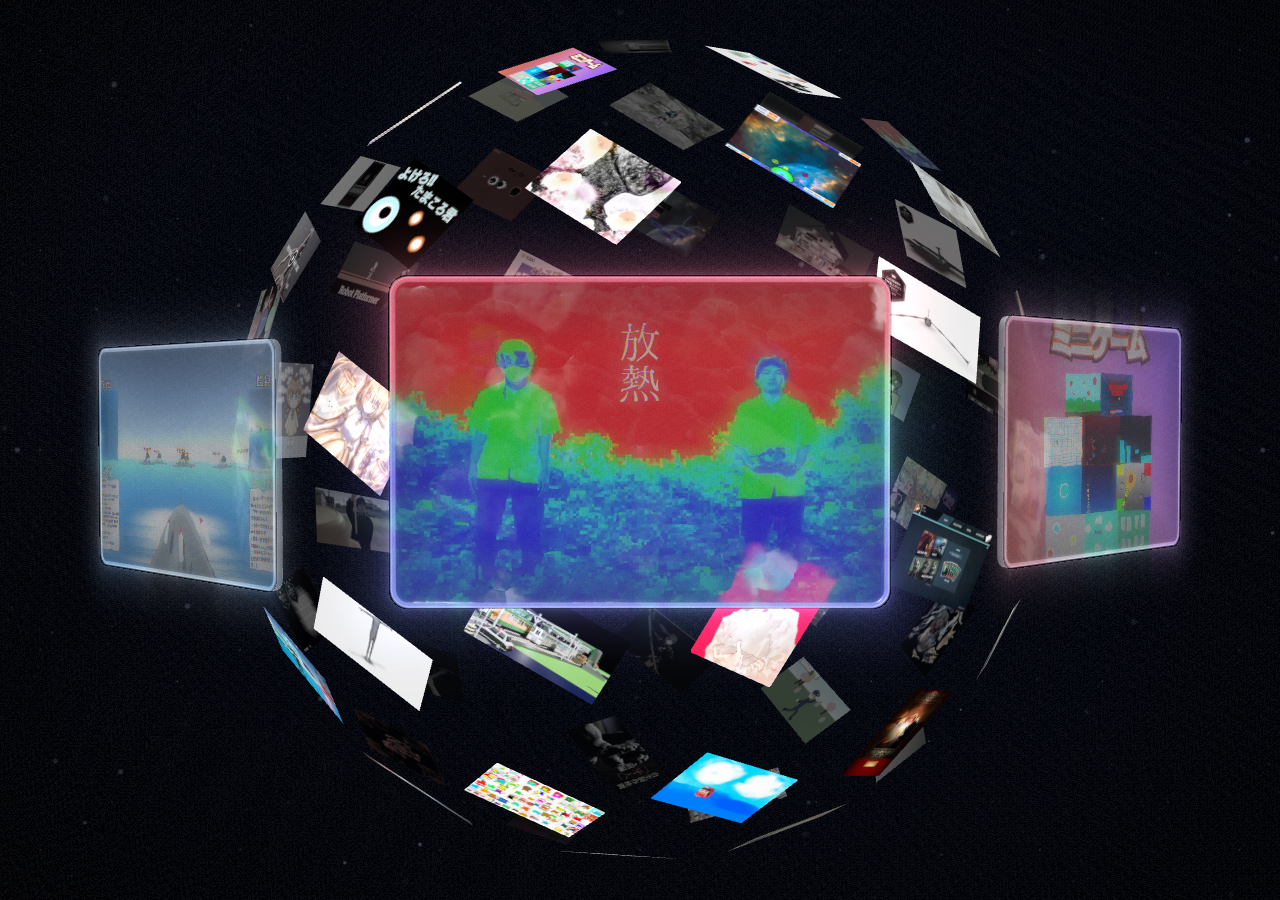
==== students.html @ ec2fc630 "生徒作品ページ（配布用モック） Co-Authored-By: Claude Fable 5.1 <noreply@anthropic.com>" ====
<!doctype html>
<html lang="ja" data-theme="grey">
<head>
  <meta charset="utf-8" />
  <meta name="viewport" content="width=device-width, initial-scale=1" />
  <title>生徒作品 — tsukurun GUNMA CREATIVE FACTORY</title>
  <meta name="description" content="tsukurunデジタルクリエイティブコンテスト（tDCC）の受賞作品。2DCG、3DCG、ゲーム、映像。" />
  <meta name="theme-color" content="#A2A8AE" />
  <meta name="robots" content="noindex, nofollow" />
  <link rel="icon" href="./favicon.svg" type="image/svg+xml" />
  <link rel="preconnect" href="https://fonts.googleapis.com" />
  <link rel="preconnect" href="https://fonts.gstatic.com" crossorigin />
  <link href="https://fonts.googleapis.com/css2?family=Space+Grotesk:wght@400;500;600&family=Zen+Kaku+Gothic+New:wght@400;500;700;900&family=JetBrains+Mono:wght@400;500&display=swap" rel="stylesheet" />
  <script>
    // background before first paint (v0.5c: the title's shared space; ?bg=dark | pastel | black, same aliases as main.js)
    (function () { var b = 'dark'; try { var v = new URLSearchParams(location.search).get('bg'); v = ({ space: 'dark', navy: 'dark', grey: 'dark', white: 'pastel' })[v] || v; if (v === 'pastel' || v === 'black') b = v; } catch (e) {} var h = document.documentElement; h.dataset.bg = b; h.dataset.theme = b === 'pastel' ? 'grey' : 'navy'; })();
  </script>
  <script>document.documentElement.dataset.nohud = "";</script>
    <script type="module" crossorigin src="./assets/works-Cra4Bfuc.js"></script>
  <link rel="stylesheet" crossorigin href="./assets/works-BmET7FBL.css">
</head>
<body class="works-page">
  <header class="hdr">
    <a class="hdr__logo" href="index.html" aria-label="tsukurun トップへ" data-logo></a>
    <nav class="hdr__nav" id="primary-nav" aria-label="メイン">
      <a href="index.html#about">About</a>
      <a href="index.html#make">Make</a>
      <a href="works.html" class="is-active" aria-current="page">Works</a>
      <a href="index.html#program">Program</a>
      <a href="index.html#access">Access</a>
    </nav>
    <div class="hdr__right">
      <button class="matswitch mono" type="button" hidden data-matswitch data-cursor="MAT" aria-label="カッターマットの色を切り替える"><i class="matswitch__chip" aria-hidden="true"></i><span class="matswitch__k">MAT</span><span data-matswitch-label>GREY</span></button>
      <a class="btn btn--accent" href="https://gunma-tsukurun.jp/reserve/" target="_blank" rel="noopener">予約する<i class="btn__arrow" aria-hidden="true">→</i></a>
      <button class="hdr__menu" type="button" aria-label="メニュー" aria-controls="primary-nav" aria-expanded="false"><span></span><span></span></button>
    </div>
  </header>

  <canvas class="wk-gl" aria-hidden="true"></canvas>

  <main class="wk">
    <h1 class="wk__title"><span class="wk__k mono">WORKS — tDCC award winners</span><span class="wk__h"><span class="nw">みんなが、</span><br /><span class="nw">つくったもの。</span></span></h1>

    <div class="wk__hover mono" aria-hidden="true"><b data-hover-title></b><span data-hover-meta></span></div>

    <div class="wk__info">
      <p class="wk__count mono"><b data-count>65</b> WORKS</p>
      <p class="wk__lead">tsukurunデジタルクリエイティブコンテスト（tDCC）の受賞作品。触って、回して、のぞいてみよう。</p>
      <p class="wk__src mono">出典：<a href="https://gunma-tsukurun.jp/look/" target="_blank" rel="noopener">tsukurun ポートフォリオ</a></p>
    </div>

    <!-- one dataset, two views: sphere (explore) and list (find) -->
    <div class="wk__views" role="tablist" aria-label="表示の切り替え">
      <button type="button" role="tab" data-view="sphere" aria-selected="true">球体<span class="mono">SPHERE</span></button>
      <button type="button" role="tab" data-view="list" aria-selected="false">一覧<span class="mono">LIST</span></button>
    </div>
    <p class="wk__drag mono"><i></i>DRAG TO ROTATE<span class="pc"> — ドラッグで回す</span></p>
    <nav class="wk__filters" aria-label="分野で絞り込む" data-filters></nav>

    <section class="wl" aria-label="作品一覧" data-list hidden>
      <div class="wl__inner">
        <header class="wl__head">
          <p class="mono wl__k">WORKS — LIST</p>
          <h2 class="wl__h">作品一覧</h2>
          <p class="wl__lead">コンテストの回ごとに、グランプリ → 優秀賞 → 審査員特別賞の順。カードを選ぶと詳細、詳細から球体の中の位置へも移動できます。</p>
        </header>
        <div class="wl__groups" data-groups></div>
        <p class="wl__src mono">出典：<a href="https://gunma-tsukurun.jp/look/" target="_blank" rel="noopener">tsukurun ポートフォリオ（gunma-tsukurun.jp/look/）</a>。実名の作者は苗字のみの表記にしています。</p>
      </div>
    </section>
  </main>

  <div class="lb" role="dialog" aria-modal="true" aria-labelledby="lb-title" hidden>
    <button class="lb__close mono" type="button" data-close>CLOSE ✕</button>
    <figure class="lb__fig"><img alt="" data-lb-img /></figure>
    <div class="lb__body">
      <p class="lb__awards" data-lb-awards></p>
      <h2 class="lb__title" id="lb-title" data-lb-title></h2>
      <dl class="lb__meta">
        <div><dt class="mono">CREATOR</dt><dd data-lb-by></dd></div>
        <div><dt class="mono">CATEGORY</dt><dd data-lb-cat></dd></div>
        <div data-row-theme><dt class="mono">THEME</dt><dd data-lb-theme></dd></div>
        <div><dt class="mono">TOOLS</dt><dd data-lb-tool></dd></div>
        <div><dt class="mono">CONTEST</dt><dd data-lb-contest></dd></div>
      </dl>
      <details class="lb__comment" data-row-comment>
        <summary class="mono">審査員コメント</summary>
        <p data-lb-comment></p>
      </details>
      <div class="lb__links" data-lb-links></div>
      <div class="lb__nav">
        <button type="button" class="mono" data-prev>← PREV</button>
        <span class="mono" data-lb-idx></span>
        <button type="button" class="mono" data-next>NEXT →</button>
      </div>
    </div>
  </div>

</body>
</html>
---- assets/works-BmET7FBL.css ----
:root,[data-theme=navy]{--navy:#0e1620;--navy-2:#131d29;--navy-3:#1a2633;--paper:#eef1f2;--paper-dim:rgba(var(--fg-rgb), .62);--muted:#8796a6;--line:rgba(var(--fg-rgb), .12);--line-strong:rgba(var(--fg-rgb), .24);--cyan:#5ec8f2;--jelly:#5ec8f2;--accent:#ff6a3d;--on-accent:#0e1620;--ink:#0a1017;--bg-rgb:14, 22, 32;--fg-rgb:238, 241, 242;--scrim-rgb:5, 8, 12;--glow-rgb:10, 16, 23;--mat:#16233a;--mat-tex:url(../hero/workbench/mat_navy_tile.webp);--light-a:.1;--lightningcss-light: ;--lightningcss-dark:initial;color-scheme:dark}[data-theme=grey]{--navy:#a2a8ae;--navy-2:#aab0b6;--navy-3:#b3b9be;--paper:#141a2e;--paper-dim:#141a2ebd;--muted:#3f4757;--line:#141a2e29;--line-strong:#141a2e4d;--cyan:#0b5a86;--jelly:#5ec8f2;--accent:#ff6a3d;--on-accent:#141a2e;--ink:#0a1017;--bg-rgb:162, 168, 174;--fg-rgb:20, 26, 46;--scrim-rgb:214, 218, 222;--glow-rgb:255, 255, 255;--mat:#9ea4aa;--mat-tex:url(../hero/workbench/mat_grey_tile.webp);--light-a:.22;--lightningcss-light:initial;--lightningcss-dark: ;color-scheme:light}:root{--mat-size:760px;--f-en:"Space Grotesk", system-ui, sans-serif;--f-jp:"Zen Kaku Gothic New", "Hiragino Sans", system-ui, sans-serif;--f-mono:"JetBrains Mono", ui-monospace, monospace;--gutter:clamp(16px, 3.2vw, 48px);--ease:cubic-bezier(.22, 1, .36, 1);--ease-io:cubic-bezier(.65, 0, .35, 1)}*,:before,:after{box-sizing:border-box}html{-webkit-text-size-adjust:100%}html.lenis,html.lenis body{height:auto}.lenis.lenis-smooth{scroll-behavior:auto!important}body{background:var(--navy) var(--mat-tex) 0 0 / var(--mat-size) repeat;color:var(--paper);font-family:var(--f-jp);font-feature-settings:"palt";-webkit-font-smoothing:antialiased;margin:0;overflow-x:hidden}a{color:inherit;text-decoration:none}button{font:inherit;color:inherit;cursor:pointer;background:0 0;border:0;padding:0}.mono{font-family:var(--f-mono);letter-spacing:.08em;text-transform:uppercase;font-size:11px;font-weight:400}.sr-only{clip:rect(0 0 0 0);white-space:nowrap;width:1px;height:1px;position:absolute;overflow:hidden}::selection{background:var(--jelly);color:#0e1620}@media (hover:hover) and (pointer:fine){html.has-cursor,html.has-cursor *{cursor:none!important}}.loader{z-index:100;background:var(--navy) var(--mat-tex) 0 0 / var(--mat-size) repeat;transition:opacity .9s var(--ease), visibility 0s .9s;place-items:center;display:grid;position:fixed;inset:0}body:not(.is-loading) .loader{opacity:0;visibility:hidden;pointer-events:none}.loader__logo{width:min(340px,64vw);color:var(--cyan);display:grid}.loader__logo svg{grid-area:1/1}.loader__logo .ghost{color:rgba(var(--fg-rgb), .08)}.loader__logo .ghost path{stroke-dasharray:none!important;stroke-dashoffset:0!important}.loader__logo svg{width:100%;height:auto;display:block;overflow:visible}.loader__logo path{stroke-dasharray:var(--len);stroke-dashoffset:calc(var(--len) * (1 - var(--p,0)));transition:stroke-dashoffset .4s var(--ease)}.loader__meta{left:var(--gutter);right:var(--gutter);bottom:var(--gutter);color:var(--muted);justify-content:space-between;display:flex;position:absolute}.loader__pct{color:var(--paper);font-variant-numeric:tabular-nums}.cursor{z-index:90;pointer-events:none;mix-blend-mode:normal;position:fixed;top:0;left:0}.cursor__ring{border:1px solid rgba(var(--fg-rgb), .7);width:44px;height:44px;transition:width .5s var(--ease), height .5s var(--ease), margin .5s var(--ease), background-color .4s, border-color .4s;border-radius:50%;place-items:center;margin:-22px 0 0 -22px;display:grid;position:absolute}.cursor__swatch{background:var(--sw,var(--cyan));width:8px;height:8px;transition:background-color .4s, transform .5s var(--ease);box-shadow:0 0 12px var(--sw,var(--cyan));border-radius:50%}.cursor__label{white-space:nowrap;color:var(--paper);opacity:0;transition:opacity .3s, transform .4s var(--ease);position:absolute;top:-6px;left:30px;transform:translate(-6px)}.cursor.is-hover .cursor__ring{background:var(--paper);border-color:var(--paper);width:84px;height:84px;margin:-42px 0 0 -42px}.cursor.is-hover .cursor__swatch{transform:scale(0)}.cursor.is-hover .cursor__label{opacity:1;text-align:center;width:80px;color:var(--navy);font-weight:500;top:-7px;left:-40px;transform:translate(0)}.cursor.is-mat .cursor__label{opacity:.85;font-size:10px;transform:translate(0)}.cursor.is-hidden{opacity:0}.cursor.is-down .cursor__ring{width:30px;height:30px;margin:-15px 0 0 -15px}@media (hover:none),(pointer:coarse){.cursor{display:none}}.hdr{z-index:50;padding:18px var(--gutter);transition:transform .6s var(--ease), background-color .4s;justify-content:space-between;align-items:center;display:flex;position:fixed;inset:0 0 auto}.hdr.is-hidden{transform:translateY(-110%)}.hdr:focus-within{transform:none}:where(a,button,[tabindex]):focus-visible{outline:2px solid var(--cyan);outline-offset:4px;border-radius:4px}.hdr.is-solid{background:rgba(var(--bg-rgb), .78);-webkit-backdrop-filter:blur(14px)saturate(1.2);border-bottom:1px solid var(--line)}.hdr__logo{width:112px;color:var(--paper);display:block}.hdr__logo svg{width:100%;height:auto;display:block}.hdr__nav{font-family:var(--f-en);gap:clamp(14px,2vw,32px);font-size:14px;font-weight:500;display:flex}.hdr__nav a{color:var(--paper-dim);padding:6px 0;transition:color .3s;position:relative}.hdr__nav a:after{content:"";transform-origin:100%;height:1px;transition:transform .5s var(--ease);background:currentColor;position:absolute;bottom:0;left:0;right:0;transform:scaleX(0)}.hdr__nav a:hover,.hdr__nav a.is-active{color:var(--paper)}.hdr__nav a:hover:after,.hdr__nav a.is-active:after{transform-origin:0;transform:scaleX(1)}.hdr__right{align-items:center;gap:18px;display:flex}.lang{color:var(--muted);gap:6px;display:flex}.lang .is-on{color:var(--paper)}.hdr__menu{width:40px;height:40px;display:none;position:relative}.hdr__menu span{background:var(--paper);height:1.5px;position:absolute;left:10px;right:10px}.hdr__menu span:first-child{top:16px}.hdr__menu span:last-child{top:23px}.btn{--bh:40px;height:var(--bh);letter-spacing:.04em;isolation:isolate;border-radius:999px;align-items:center;gap:10px;padding:0 18px;font-size:13px;font-weight:700;display:inline-flex;position:relative;overflow:hidden}.btn--accent{background:var(--accent);color:var(--on-accent)}.btn:before{content:"";background:var(--paper);border-radius:inherit;transition:transform .5s var(--ease);z-index:-1;position:absolute;inset:0;transform:translateY(101%)}.btn:hover:before{transform:translateY(0)}.btn:hover{color:var(--navy)}.btn__arrow{font-style:normal;font-family:var(--f-en);transition:transform .5s var(--ease)}.btn:hover .btn__arrow{transform:translate(4px)}.btn--big{--bh:clamp(64px, 8vw, 96px);gap:18px;padding:0 clamp(28px,3.4vw,48px);font-size:clamp(18px,1.8vw,24px)}.gl{width:100%;height:100%;display:block;position:fixed;inset:0}.gl--hero{z-index:0;touch-action:pan-y}.intro-video{z-index:0;object-fit:cover;pointer-events:none;opacity:0;transition:opacity .5s var(--ease);background:#000}.intro-video.is-on{opacity:1;transition:none}.intro-skip{right:var(--gutter);bottom:var(--gutter);z-index:60;color:var(--paper-dim);opacity:0;pointer-events:none;padding:10px 0;transition:opacity .4s;position:fixed}.intro-skip.is-on{opacity:1;pointer-events:auto}body.is-intro .hero .hud,body.is-intro .hero__copy,body.is-intro .matbar,body.is-intro .scrollcue,body.is-intro .hdr,body.is-intro .paintzone{pointer-events:none;opacity:0!important}.hero-poster{z-index:0;object-fit:contain;background:#070b10;display:none}.static-experience .hero-poster{height:100svh;position:absolute}.static-experience .journey{background:var(--navy)}.static-experience .hero-poster{display:block}.static-experience #hero-gl,.static-experience .map-layer{display:none!important}.static-experience .hero{height:100svh}.static-experience .journey{height:auto;padding:120px var(--gutter) 96px}.static-experience .journey__sticky,.static-experience .steps{pointer-events:auto;width:auto;height:auto;position:static}.static-experience .step,.static-experience .step>*{position:static;opacity:1!important;visibility:visible!important;transform:none!important}.static-experience .step{margin-block:56px}.static-experience .journey .hud,.static-experience .geo,.static-experience .journey__bar{display:none}.static-experience .credit{display:block;position:static}.map-layer{z-index:1;opacity:0;visibility:hidden;pointer-events:none;position:fixed;inset:0}.map-layer:after{content:"";z-index:1;pointer-events:none;background:radial-gradient(70% 60% at 0% 100%, rgba(var(--bg-rgb), .82), rgba(var(--bg-rgb), 0) 70%), linear-gradient(rgba(var(--bg-rgb), .55), rgba(var(--bg-rgb), 0) 18%);position:absolute;inset:0}.map-layer .gl--map{position:absolute}.hero{z-index:2;pointer-events:none;height:140vh;position:relative}.hero__sticky{height:100svh;position:sticky;top:0}.hero__sticky:before{content:"";pointer-events:none;background:linear-gradient(rgba(var(--scrim-rgb), .72), rgba(var(--scrim-rgb), 0) 22%), linear-gradient(0deg, rgba(var(--scrim-rgb), .85), rgba(var(--scrim-rgb), 0) 38%);transition:opacity .6s;position:absolute;inset:0}body.is-intro .hero__sticky:before{opacity:0}.hero__sticky>*{pointer-events:auto}.hud{color:var(--paper-dim);flex-direction:column;gap:10px;display:flex;position:absolute}.hud--tl{left:var(--gutter);top:96px}.hud__idx{color:var(--paper)}.hud__hint{text-transform:none;letter-spacing:.02em;font-family:var(--f-jp);align-items:center;gap:8px;font-size:12px;display:inline-flex}.dot{background:var(--accent);border-radius:50%;width:6px;height:6px;animation:2s infinite pulse;box-shadow:0 0 #ff6a3d99}@keyframes pulse{70%{box-shadow:0 0 0 10px #ff6a3d00}to{box-shadow:0 0 #ff6a3d00}}.hero__copy{left:var(--gutter);bottom:var(--gutter);position:absolute}.hero__lead .split{white-space:nowrap}.hero__kicker{color:var(--muted);margin:0 0 14px}.hero__lead{letter-spacing:.02em;margin:0;font-size:clamp(22px,2.6vw,40px);font-weight:700;line-height:1.35}.hero__lead .split{display:block;overflow:hidden}.hero__lead .split>span{display:inline-block}.matbar{right:var(--gutter);bottom:var(--gutter);text-align:right;width:220px;position:absolute}.matbar__head{color:var(--muted);border-bottom:1px solid var(--line-strong);justify-content:space-between;padding-bottom:10px;display:flex}.matbar__count b{color:var(--paper);font-weight:500}.matbar__name{font-family:var(--f-en);letter-spacing:-.03em;justify-content:space-between;align-items:baseline;margin-top:12px;font-size:34px;font-weight:500;line-height:1;display:flex;overflow:hidden}.matbar__name small{font-family:var(--f-jp);color:var(--paper-dim);letter-spacing:.06em;font-size:12px;font-weight:500}.matbar__name span{display:inline-block}.matbar__dots{justify-content:flex-end;gap:6px;margin:14px -6px 0 0;padding:0;list-style:none;display:flex}.matbar__dots li{position:relative}.matbar__dots button{width:30px;height:28px;display:block;position:relative}.matbar__dots button:before{content:"";background:var(--line-strong);height:3px;transition:background-color .4s, left .5s var(--ease), right .5s var(--ease);border-radius:2px;margin-top:-1.5px;position:absolute;top:50%;left:6px;right:6px}.matbar__dots button:hover:before{background:rgba(var(--fg-rgb), .75)}.matbar__dots li.is-seen button:before{background:rgba(var(--fg-rgb), .55)}.matbar__dots li.is-on button:before{background:var(--c,var(--cyan));left:1px;right:1px}.savebtn{border:1px solid var(--line-strong);height:34px;color:var(--paper);border-radius:999px;align-items:center;gap:10px;margin-top:14px;padding:0 14px;transition:border-color .3s,background-color .3s;display:inline-flex;position:relative;overflow:hidden}.savebtn:hover{border-color:var(--paper);background:rgba(var(--fg-rgb), .08)}.savebtn i{font-style:normal}.savebtn__b{transition:transform .5s var(--ease);align-items:center;display:flex;position:absolute;top:0;bottom:0;left:14px;transform:translateY(150%)}.savebtn__a{transition:transform .5s var(--ease)}.savebtn.is-done .savebtn__a{transform:translateY(-150%)}.savebtn.is-done .savebtn__b{transform:translateY(0)}.scrollcue{left:50%;bottom:var(--gutter);color:var(--muted);flex-direction:column;align-items:center;gap:10px;display:flex;position:absolute;transform:translate(-50%)}.scrollcue i{background:linear-gradient(var(--paper), transparent);transform-origin:top;width:1px;height:46px;animation:cue 2.2s var(--ease-io) infinite}@keyframes cue{0%{transform:scaleY(0)}50%{transform-origin:top;transform:scaleY(1)}51%{transform-origin:bottom}to{transform-origin:bottom;transform:scaleY(0)}}.paintzone{display:none}@media (pointer:coarse){.paintzone{touch-action:none;-webkit-user-select:none;user-select:none;-webkit-touch-callout:none;height:37%;display:block;position:absolute;top:21%;left:10px;right:10px}.paintzone i{border:0 solid rgba(var(--fg-rgb), .45);width:14px;height:14px;position:absolute}.paintzone i:first-child{border-width:1px 0 0 1px;top:0;left:0}.paintzone i:nth-child(2){border-width:1px 1px 0 0;top:0;right:0}.paintzone i:nth-child(3){border-width:0 0 1px 1px;bottom:0;left:0}.paintzone i:nth-child(4){border-width:0 1px 1px 0;bottom:0;right:0}.paintzone__label{color:var(--muted);font-size:9px;transition:opacity .6s;position:absolute;top:-20px;left:0}.paintzone.is-used .paintzone__label{opacity:0}}.hero .hud,.hero__copy,.matbar,.scrollcue{text-shadow:0 1px 18px rgba(var(--glow-rgb), .35)}body.is-light-layer .hdr{color:var(--ink)}.journey{z-index:2;height:640vh;position:relative}.journey__sticky{pointer-events:none;height:100svh;position:sticky;top:0}.geo{right:var(--gutter);text-align:right;color:var(--paper-dim);font-variant-numeric:tabular-nums;gap:6px;display:grid;position:absolute;top:96px}.geo span{color:var(--muted);margin-right:10px}.geo b{color:var(--paper);font-weight:400}.steps{left:var(--gutter);bottom:calc(var(--gutter) + 36px);width:min(640px, calc(100vw - 2 * var(--gutter)));height:40vh;position:absolute}.nw{white-space:nowrap;display:inline-block}.step__h{text-shadow:0 2px 30px rgba(var(--glow-rgb), .6)}.step{opacity:0;visibility:hidden;position:absolute;inset:auto 0 0}.step__k{color:var(--cyan);margin:0 0 16px}.step__h{letter-spacing:.01em;margin:0;font-size:clamp(30px,4.2vw,64px);font-weight:900;line-height:1.18}.step__p{color:var(--paper-dim);margin:18px 0 0;font-size:15px;line-height:1.9}.step__list{color:var(--paper);grid-template-columns:repeat(2,minmax(0,1fr));gap:8px 24px;margin:22px 0 0;padding:0;list-style:none;display:grid}.step__list li{border-top:1px solid var(--line);justify-content:space-between;padding-top:8px;display:flex}.step__list span{font-family:var(--f-jp);text-transform:none;letter-spacing:.02em;color:var(--muted)}.journey__bar{left:var(--gutter);right:var(--gutter);bottom:var(--gutter);background:var(--line);height:1px;position:absolute}.journey__bar i{background:var(--cyan);transform-origin:0;transform:scaleX(var(--p,0));position:absolute;inset:0}.credit{right:var(--gutter);bottom:calc(var(--gutter) + 12px);color:var(--muted);text-transform:none;letter-spacing:.02em;font-size:9px;position:absolute}main>.sec,main>.ftr{z-index:3;background:var(--navy) var(--mat-tex) 0 0 / var(--mat-size) repeat;position:relative}.sec{padding:clamp(96px, 14vw, 200px) var(--gutter);border-top:1px solid var(--line)}.sec__idx{color:var(--muted)}.sec__head{gap:var(--gutter);grid-template-columns:1fr 2fr;align-items:start;margin-bottom:clamp(48px,7vw,110px);display:grid}.sec__title{letter-spacing:.005em;margin:0;font-size:clamp(34px,5.4vw,88px);font-weight:900;line-height:1.12}.about__statement{letter-spacing:.005em;margin:clamp(28px,4vw,60px) 0 0;font-size:clamp(32px,5.6vw,96px);font-weight:900;line-height:1.16}.about__statement .line{padding-bottom:.04em;display:block;overflow:hidden}.about__statement .line>span{display:inline-block}.about__body{width:min(640px,100%);color:var(--paper-dim);margin:clamp(40px,6vw,96px) 0 0 auto;font-size:clamp(15px,1.15vw,17px);line-height:2.1}.about__body p{margin:0 0 1.2em}.values{border-top:1px solid var(--line-strong);grid-template-columns:repeat(3,1fr);margin:clamp(72px,10vw,160px) 0 0;padding:0;list-style:none;display:grid}.value{grid-template-rows:auto auto 1fr;grid-template-columns:auto 1fr;gap:0 16px;padding:28px 28px 48px 0;display:grid;position:relative}.value+.value{border-left:1px solid var(--line);padding-left:28px}.value__n{color:var(--cyan)}.value__en{color:var(--muted);justify-self:end}.value__jp{grid-column:1/-1;margin:64px 0 16px;font-size:clamp(44px,5.2vw,84px);font-weight:900;line-height:1;transition:color .4s}.value p{color:var(--paper-dim);grid-column:1/-1;max-width:30ch;margin:0;font-size:14px;line-height:1.9}.value:hover .value__jp{color:var(--cyan)}.fields{border-top:1px solid var(--line-strong);margin:0;padding:0;list-style:none}.field{border-bottom:1px solid var(--line);grid-template-columns:60px minmax(0,1.3fr) minmax(0,1fr) minmax(0,.9fr);align-items:baseline;gap:16px;padding:clamp(18px,2.4vw,30px) 0;display:grid;position:relative;overflow:hidden}.field:before{content:"";background:var(--paper);transform-origin:bottom;transition:transform .6s var(--ease);z-index:-1;position:absolute;inset:0;transform:scaleY(0)}.field{isolation:isolate;transition:color .4s, padding .6s var(--ease)}.field:hover{color:var(--navy);padding-left:16px}.field:hover:before{transform:scaleY(1)}.field__n{color:var(--muted)}.field__en{font-family:var(--f-en);letter-spacing:-.045em;font-size:clamp(40px,6.4vw,108px);font-weight:500;line-height:.95}.field__jp{font-size:clamp(14px,1.2vw,18px);font-weight:700}.field__tool{color:var(--muted);justify-self:end}.field__link{color:var(--paper);border-bottom:1px solid var(--line-strong);z-index:1;padding-bottom:2px;transition:color .3s,border-color .3s;position:relative}.field__link:hover{color:var(--cyan);border-color:var(--cyan)}.field:hover .field__link{color:var(--navy);border-color:rgba(var(--bg-rgb), .4)}.field:hover .field__n,.field:hover .field__tool{color:rgba(var(--bg-rgb), .6)}.note{color:var(--muted);text-transform:none;letter-spacing:.02em;margin-top:24px;font-size:10px}.peek{z-index:40;pointer-events:none;opacity:0;width:360px;transition:opacity .35s var(--ease), transform .6s var(--ease);position:fixed;top:0;left:0;transform:translate(-50%,-50%)scale(.6)rotate(-4deg)}.peek.is-on{opacity:1;transform:translate(-50%,-50%)scale(1)rotate(0)}.peek img{clip-path:inset(0 round 14px);border-radius:14px;width:100%;height:auto;display:block;box-shadow:0 30px 80px #050a108c}.peek__cap{color:var(--paper-dim);position:absolute;bottom:-22px;left:14px}@media (hover:none),(width<=720px){.peek{display:none}}.gear{overflow:hidden}.marquee{margin:0 calc(-1 * var(--gutter)) clamp(48px, 6vw, 96px);border-block:1px solid var(--line);padding:18px 0;overflow:hidden}.marquee__track{width:max-content;font-family:var(--f-en);letter-spacing:-.045em;white-space:nowrap;align-items:center;gap:40px;font-size:clamp(40px,7vw,120px);font-weight:500;animation:38s linear infinite marquee;display:flex}.marquee__track i{color:var(--cyan);font-size:.5em;font-style:normal}@keyframes marquee{to{transform:translate(-50%)}}.gearlist{background:var(--line);border:1px solid var(--line);grid-template-columns:repeat(5,1fr);gap:1px;margin:0;padding:0;list-style:none;display:grid}.gearlist li{background:rgba(var(--bg-rgb), .86);align-content:start;gap:10px;min-height:220px;padding:24px 22px 56px;transition:background-color .4s;display:grid}.gearlist li:hover{background:rgba(var(--bg-rgb), .6)}.gearlist span{color:var(--cyan);margin-bottom:64px}.gearlist b{font-size:clamp(17px,1.4vw,21px)}.gearlist small{color:var(--muted);font-size:13px}.cards{grid-template-columns:repeat(5,1fr);gap:16px;display:grid}.card--works{background:linear-gradient(160deg,#5ec8f229,#5ec8f200 60%);border-color:#5ec8f280}.card{border:1px solid var(--line-strong);isolation:isolate;min-height:340px;transition:border-color .4s, transform .6s var(--ease);border-radius:18px;flex-direction:column;gap:14px;padding:24px;display:flex;position:relative;overflow:hidden}.card:before{content:"";z-index:-1;background:radial-gradient(120% 80% at var(--mx,50%) var(--my,0%), #5ec8f22e, transparent 60%);opacity:0;transition:opacity .5s;position:absolute;inset:0}.card:hover{border-color:var(--cyan);transform:translateY(-4px)}.card:hover:before{opacity:1}.card__tag{color:var(--cyan)}.card h3{margin:auto 0 0;font-size:clamp(20px,1.7vw,26px);font-weight:700;line-height:1.35}.card p{color:var(--paper-dim);margin:0;font-size:14px;line-height:1.8}.card__state{color:var(--paper);border-top:1px solid var(--line);align-items:center;gap:8px;padding-top:14px;display:inline-flex}.card__state i{background:var(--accent);border-radius:50%;width:6px;height:6px}.access__grid{gap:var(--gutter);grid-template-columns:1.1fr 1fr;align-items:end;margin-top:clamp(40px,6vw,80px);display:grid}.price__label{color:var(--muted)}.price__num{font-family:var(--f-en);letter-spacing:-.06em;color:var(--paper);margin:24px 0 32px -.04em;font-size:clamp(140px,24vw,380px);font-weight:500;line-height:.8;display:block}.price p{max-width:34ch;color:var(--paper-dim);margin:0;line-height:1.9}.facts{border-top:1px solid var(--line-strong);margin:0}.facts>div{border-bottom:1px solid var(--line);grid-template-columns:120px 1fr;gap:16px;padding:18px 0;display:grid}.facts dt{color:var(--muted);padding-top:4px}.facts dd{margin:0;font-size:15px;line-height:1.8}.ftr{padding:clamp(96px, 14vw, 220px) var(--gutter) var(--gutter);border-top:1px solid var(--line);overflow:hidden}.ftr__invite{flex-direction:column;gap:18px;margin:0 0 clamp(32px,4vw,56px);display:flex}.ftr__q{letter-spacing:-.01em;font-size:clamp(64px,13vw,220px);font-weight:900;line-height:1}.ftr__note{color:var(--muted);text-transform:none;letter-spacing:.04em;font-family:var(--f-jp);font-size:13px}.ftr__logo{margin:clamp(96px, 14vw, 200px) 0 var(--gutter);color:var(--cyan)}.ftr__logo svg{width:100%;height:auto;display:block;overflow:visible}.ftr__bottom{color:var(--muted);border-top:1px solid var(--line);flex-wrap:wrap;justify-content:space-between;gap:16px;padding-top:18px;display:flex}.ftr__bottom a:hover{color:var(--paper)}[data-reveal]{opacity:0;transform:translateY(24px)}@media (width>=721px){.hint-sp{display:none}}@media (width<=1024px){.hdr__nav,.lang{display:none}.hdr__menu{z-index:2;display:block}.hdr__menu span{transition:transform .4s var(--ease)}.hdr.is-menu .hdr__menu span:first-child{transform:translateY(3.5px)rotate(45deg)}.hdr.is-menu .hdr__menu span:last-child{transform:translateY(-3.5px)rotate(-45deg)}.hdr__nav.is-open{z-index:1;width:100vw;height:100svh;padding:0 var(--gutter);background:var(--navy);letter-spacing:-.03em;flex-direction:column;justify-content:center;gap:4px;font-size:clamp(36px,10vw,56px);display:flex;position:fixed;top:0;left:0}.hdr__nav.is-open a{color:var(--paper);padding:6px 0}.hdr__logo{z-index:2;position:relative}.cards,.gearlist{grid-template-columns:repeat(2,1fr)}.gearlist li:last-child{grid-column:1/-1}}@media (width<=720px){.hdr{padding:14px var(--gutter)}.hdr .btn--accent{display:none}.hud--tl{top:76px}.hero__copy{bottom:236px}.hint-pc{display:none}.matbar{left:var(--gutter);right:var(--gutter);width:auto;bottom:64px}.matbar__name{font-size:26px}.scrollcue{display:none}.geo{top:auto;bottom:calc(var(--gutter) + 20px);right:var(--gutter)}.steps{height:auto;top:120px;bottom:auto}.step{inset:0 0 auto}.credit{left:var(--gutter);right:var(--gutter);white-space:normal;font-size:8px;bottom:8px}.geo{transition:opacity .4s}.journey.is-arrival .geo{opacity:0}.sec__head,.values{grid-template-columns:1fr}.value+.value{border-left:0;border-top:1px solid var(--line);padding-left:0}.value__jp{margin-top:32px}.field{grid-template-columns:32px 1fr}.field__jp{grid-column:2}.field__tool{grid-column:2;justify-self:start}.cards{grid-template-columns:1fr}.card{min-height:240px}.access__grid{grid-template-columns:1fr}.facts>div{grid-template-columns:90px 1fr}.pc{display:none}}@media (prefers-reduced-motion:reduce){.marquee__track,.scrollcue i,.dot{animation:none}}body:before{content:"";z-index:4;pointer-events:none;background:linear-gradient(118deg, rgba(255, 246, 228, var(--light-a)) 0%, #fff6e400 42%), repeating-linear-gradient(118deg, #0000 0 120px, rgba(0, 0, 0, calc(var(--light-a) * .35)) 150px 210px, #0000 240px 300px);filter:blur(18px);mix-blend-mode:soft-light;transition:opacity .6s;position:fixed;inset:-10%}body.is-loading:before{opacity:0}[data-theme=grey] .theme-navy,[data-theme=navy] .theme-grey{display:none!important}body.is-swapping #hero-gl{filter:blur(6px)saturate(.6);transition:filter .4s}.matswitch{border:1px solid var(--line-strong);height:34px;color:var(--paper);border-radius:999px;align-items:center;gap:8px;padding:0 12px 0 8px;transition:border-color .3s,background-color .3s;display:inline-flex}.matswitch:hover{border-color:var(--paper)}.matswitch__k{color:var(--muted)}.matswitch__chip{width:18px;height:18px;transition:transform .6s var(--ease);background:linear-gradient(135deg,#a2a8ae 0 50%,#16233a 50% 100%);border-radius:50%;box-shadow:inset 0 0 0 1px #ffffff80,0 1px 3px #0000004d}[data-theme=navy] .matswitch__chip{transform:rotate(180deg)}.cursor__stylus{pointer-events:none;opacity:0;transform-origin:4.4% 95.7%;width:150px;height:150px;transform:translate(-4.4%, -95.7%) rotate(var(--tilt,0deg)) scale(.9);transition:opacity .25s, transform .35s var(--ease);position:absolute;top:0;left:0}.cursor__stylus img{filter:drop-shadow(10px 14px 9px #0a101752);width:100%;height:100%;transition:filter .2s;display:block}.cursor.is-mat .cursor__ring{opacity:0;transform:scale(.4)}.cursor.is-mat .cursor__stylus{opacity:1;transform:translate(-4.4%, -95.7%) rotate(var(--tilt,0deg)) scale(1)}.cursor.is-mat.is-down .cursor__stylus{transform:translate(-4.4%, -95.7%) translate(-2px, 3px) rotate(calc(var(--tilt,0deg) - 3deg)) scale(.98)}.cursor.is-mat.is-down .cursor__stylus img{filter:drop-shadow(3px 4px 3px #0a101761)}.cursor.is-mat .cursor__label{top:10px;left:26px}.cursor__ring{transition:width .5s var(--ease), height .5s var(--ease), margin .5s var(--ease), background-color .4s, border-color .4s, opacity .25s, transform .35s var(--ease)}.hero__lead{letter-spacing:.01em;font-size:clamp(30px,4.2vw,64px);font-weight:900;line-height:1.16}.hero__sub{color:var(--paper-dim);margin:16px 0 0;font-size:clamp(13px,1.05vw,15px);line-height:1.9}[data-theme=grey] .hero__sticky:before{background:linear-gradient(rgba(var(--scrim-rgb), .55), rgba(var(--scrim-rgb), 0) 20%), linear-gradient(0deg, rgba(var(--scrim-rgb), .7), rgba(var(--scrim-rgb), 0) 34%)}.locate{align-items:center;min-height:100svh;padding-block:clamp(96px,12vw,160px);display:grid;position:relative;overflow:hidden}.locate__media{z-index:0;position:absolute;inset:-6% 0}.locate__img{object-fit:cover;object-position:70% 50%;width:100%;height:100%;display:block}.locate__media:after{content:"";background:linear-gradient(90deg, rgba(var(--bg-rgb), .55) 0%, rgba(var(--bg-rgb), 0) 46%);pointer-events:none;position:absolute;inset:0}.locate__copy{z-index:1;max-width:560px;position:relative}.locate__k{color:var(--cyan);margin:28px 0 16px}.locate__h{letter-spacing:.005em;text-shadow:0 2px 30px rgba(var(--glow-rgb), .35);margin:0;font-size:clamp(34px,4.6vw,72px);font-weight:900;line-height:1.14}.locate__p{color:var(--paper-dim);max-width:34ch;margin:22px 0 30px;font-size:15px;line-height:1.95}.locate__tag{z-index:1;color:#141a2e;-webkit-backdrop-filter:blur(14px);background:#ffffffc7;border-radius:16px;gap:4px;padding:16px 20px;font-size:13px;display:grid;position:absolute;bottom:clamp(56px,12vh,140px);right:clamp(16px,9vw,160px);box-shadow:0 18px 40px -16px #0a101773,inset 0 0 0 1px #ffffffe6}.locate__tag small{color:var(--accent);font-weight:500}.locate__tag b{font-size:19px}.locate .credit{right:var(--gutter);z-index:1;position:absolute;bottom:14px}@media (width<=720px){.locate{align-items:start;min-height:120svh;padding-top:96px}.locate__img{object-position:76% 50%}.locate__media{inset:30% 0 0}.locate__media:after{background:linear-gradient(180deg, rgba(var(--bg-rgb), 1) 0%, rgba(var(--bg-rgb), 0) 26%)}.locate__tag{left:var(--gutter);bottom:48px;right:auto}.matswitch__k{display:none}}.locate__h{font-size:clamp(30px,3.6vw,58px)}.locate__copy{max-width:min(460px,36vw)}@media (pointer:coarse){.paintzone{height:20%;top:25%}}@media (width<=720px){.locate__copy{max-width:none}.locate__img{object-position:72% 50%}}.locate{height:100svh;min-height:560px;padding-block:0}.locate__media{inset:-3% 0}.locate__img{object-position:58% 50%}@media (width<=720px){.locate{height:auto;min-height:0;padding:96px var(--gutter) 0;display:block}.locate__media{margin:28px calc(-1 * var(--gutter)) 0;aspect-ratio:1080/1350;position:relative;inset:auto}.locate__media:after{background:linear-gradient(180deg, rgba(var(--bg-rgb), .9) 0%, rgba(var(--bg-rgb), 0) 18%)}.locate__img{object-position:50% 50%}.locate__tag{justify-self:start;width:max-content;margin:-120px 0 48px;position:relative;bottom:auto;left:auto;right:auto}.locate .credit{padding-bottom:16px;display:block;position:static}.locate{flex-direction:column;display:flex}.locate__copy{order:1}.locate__media{order:2}.locate__tag{margin:-96px 0 40px var(--gutter);order:3}.locate .credit{order:4}}.matswitch[hidden]{display:none}.locate__tag small{color:#b23a12}.static-experience .hero-poster{object-fit:cover;background:var(--navy)}@media (pointer:coarse) and (aspect-ratio>=115/100){.paintzone{height:24%;top:38%}}main>.locate{z-index:3;background:var(--navy);border:0;height:220vh;min-height:0;padding:0;display:block;position:relative}.locate__sticky{height:100svh;position:sticky;top:0;overflow:hidden}.locate__gl{touch-action:pan-y;opacity:0;width:100%;height:100%;transition:opacity .6s;display:block;position:absolute;inset:0}.locate.is-liquid .locate__gl{opacity:1}.locate.is-liquid .locate__media{opacity:0}.locate__media{transition:opacity .6s;position:absolute;inset:0}.locate__media picture{width:100%;height:100%;display:block}.locate__img{object-fit:cover;object-position:50% 50%;width:100%;height:100%}.locate__media:after{display:none}.locate__copy{left:var(--gutter);z-index:2;pointer-events:none;max-width:min(440px,34vw);position:absolute;top:50%;transform:translateY(-50%)}.locate__copy .btn{pointer-events:auto}.locate__steps{left:var(--gutter);bottom:calc(var(--gutter) + 8px);z-index:2;color:var(--muted);pointer-events:none;gap:22px;margin:0;padding:0;list-style:none;display:flex;position:absolute}.locate__steps li{font-family:var(--f-jp);text-transform:none;letter-spacing:.04em;align-items:center;gap:8px;font-size:12px;transition:color .4s;display:flex}.locate__steps li span{font-family:var(--f-mono);letter-spacing:.1em;opacity:.7;font-size:9px}.locate__steps i{width:8px;height:8px;transition:background-color .4s, transform .4s var(--ease);border:1px solid;border-radius:50%}.locate__steps li.is-done{color:var(--paper-dim)}.locate__steps li.is-done i{background:currentColor}.locate__steps li.is-on{color:var(--paper)}.locate__steps li.is-on i{background:var(--jelly);border-color:var(--jelly);transform:scale(1.4)}.locate__hint{right:var(--gutter);z-index:2;color:var(--paper-dim);text-transform:none;font-family:var(--f-jp);letter-spacing:.02em;pointer-events:none;align-items:center;gap:8px;font-size:12px;transition:opacity .5s;display:flex;position:absolute;top:96px}.locate.is-arrived .locate__hint{opacity:0}.locate__tag{opacity:0;transition:opacity .5s var(--ease), transform .7s cubic-bezier(.34, 1.56, .64, 1);z-index:2;transform:translateY(16px)scale(.96)}.locate.is-arrived .locate__tag{opacity:1;transform:none}.static-experience .locate{height:100svh}.static-experience .locate__tag{opacity:1;transform:none}.static-experience .locate__steps,.static-experience .locate__hint{display:none}@media (width<=720px){main>.locate{height:320vh;padding:0;display:block}.locate__copy{top:84px;left:var(--gutter);right:var(--gutter);max-width:none;transform:none}.locate__copy .locate__p,.locate__copy .btn{display:none}.locate__h{font-size:26px}.locate__media{aspect-ratio:auto;margin:0;position:absolute;inset:0}.locate__tag{left:var(--gutter);width:max-content;margin:0;position:absolute;bottom:64px;right:auto}.locate__steps{gap:12px;bottom:20px}.locate__steps li span{display:none}.locate__hint{top:auto;bottom:150px;right:var(--gutter)}.locate .credit{right:var(--gutter);padding:0;position:absolute;bottom:4px;left:auto}}main>.locate{overflow:visible}.locate__media{pointer-events:none}.no-stylus .cursor__stylus{display:none}.no-stylus .cursor.is-mat .cursor__ring{opacity:1;width:26px;height:26px;margin:-13px 0 0 -13px;transform:none}.no-stylus .cursor.is-mat.is-down .cursor__ring{width:40px;height:40px;margin:-20px 0 0 -20px}.no-stylus .cursor.is-mat .cursor__label{top:12px;left:22px}.hero__sticky{-webkit-user-select:none;user-select:none;-webkit-touch-callout:none}.journey{height:240vh}.map-layer{background:#0d1117}.map-layer:after{background:radial-gradient(70% 60% at 0 100%,#0d1117d1,#0d111700 70%),linear-gradient(#0d11178c,#0d111700 18%)}.journey .step__h,.journey .step__p,.journey .step__k,.journey .geo,.journey .hud{--lightningcss-light: ;--lightningcss-dark:initial;color-scheme:dark}.journey__sticky{color:#eef1f2}.journey .step__p,.journey .geo{color:#eef1f2b8}.journey .geo b{color:#eef1f2}.journey .step__btn{pointer-events:auto;margin-top:24px}.journey .credit{color:#eef1f280}.static-experience .map-layer{display:none}.hero__sticky:before{opacity:var(--scrim,1)}.journey__sticky{opacity:var(--in,1)}.static-experience .journey__sticky{opacity:1}html.space[data-theme=navy]{--navy:#0d1117;--navy-2:#121821;--navy-3:#18202b;--bg-rgb:13, 17, 23;--mat:#121821}html.space{--mat-tex:radial-gradient(circle, rgba(var(--fg-rgb), .13) 1px, transparent 1.6px);--mat-size:26px 26px}html.space[data-theme=grey]{--mat-tex:radial-gradient(circle, #ffffff80 1px, transparent 1.6px)}html.space body:before{display:none}.works-page{background:radial-gradient(120% 90% at 50% 45%, rgba(var(--bg-rgb), 0) 35%, rgba(var(--scrim-rgb), .4) 100%), var(--navy) var(--mat-tex) 0 0 / var(--mat-size) repeat;height:100svh;overflow:hidden}.wk-gl{z-index:1;cursor:grab;touch-action:none;width:100%;height:100%;display:block;position:fixed;inset:0}.wk-gl:active{cursor:grabbing}.wk{z-index:2;pointer-events:none;position:fixed;inset:0}.wk>*{pointer-events:auto}.wk__title{text-align:center;margin:0;position:absolute;top:50%;left:50%;transform:translate(-50%,-50%);pointer-events:none!important}.wk__k{color:var(--cyan);text-shadow:0 1px 8px rgba(var(--glow-rgb), .9);margin-bottom:14px;display:block}.wk__h{letter-spacing:.01em;text-shadow:0 2px 10px rgba(var(--glow-rgb), .85), 0 6px 40px rgba(var(--glow-rgb), .85);font-size:clamp(34px,5vw,76px);font-weight:900;line-height:1.12;display:block}.wk__hover{text-align:center;color:var(--paper);opacity:0;text-transform:none;text-shadow:0 1px 8px rgba(var(--glow-rgb), .95), 0 2px 20px rgba(var(--glow-rgb), .85);transition:opacity .3s;position:absolute;top:calc(50% + clamp(70px,8vw,120px));left:50%;transform:translate(-50%);pointer-events:none!important}.wk__hover.is-on{opacity:1}.wk__hover b{font-family:var(--f-jp);letter-spacing:.04em;font-size:15px;font-weight:700;display:block}.wk__hover span{color:var(--paper-dim);font-size:10.5px}.wk__info{left:var(--gutter);bottom:var(--gutter);max-width:320px;position:absolute}.wk__count{color:var(--muted);margin:0 0 8px}.wk__count b{color:var(--paper);font-size:13px;font-weight:500}.wk__lead{color:var(--paper-dim);margin:0 0 8px;font-size:14px;line-height:1.8}.wk__dummy{color:var(--accent);text-transform:none;letter-spacing:.04em;margin:0;font-size:9.5px}.wk__drag{left:50%;bottom:var(--gutter);color:var(--muted);align-items:center;gap:10px;margin:0;display:flex;position:absolute;transform:translate(-50%);pointer-events:none!important}.wk__drag i{background:currentColor;width:28px;height:1px;position:relative}.wk__drag i:after{content:"";background:var(--cyan);width:5px;height:5px;animation:wkdrag 2.4s var(--ease-io) infinite;border-radius:50%;position:absolute;top:-2px;left:0}@keyframes wkdrag{50%{left:23px}}.wk__filters{right:var(--gutter);bottom:var(--gutter);flex-wrap:wrap;justify-content:flex-end;gap:6px;max-width:420px;display:flex;position:absolute}.wk__filters button{font-family:var(--f-mono);letter-spacing:.08em;text-transform:uppercase;border:1px solid var(--line-strong);background:rgba(var(--bg-rgb), .9);color:var(--paper);border-radius:999px;align-items:center;gap:7px;padding:7px 12px;font-size:10.5px;transition:background-color .3s,color .3s,border-color .3s;display:inline-flex}.wk__filters button i{background:var(--c,var(--paper));border-radius:50%;width:6px;height:6px}.wk__filters button:hover{border-color:var(--paper);color:var(--paper)}.wk__filters button[aria-pressed=true]{background:var(--paper);color:var(--navy);border-color:var(--paper)}.lb{z-index:70;padding:clamp(72px, 9vh, 110px) var(--gutter) var(--gutter);background:rgba(var(--bg-rgb), .9);-webkit-backdrop-filter:blur(18px);grid-template-columns:minmax(0,1.5fr) minmax(280px,1fr);align-items:center;gap:clamp(20px,4vw,64px);display:grid;position:fixed;inset:0}.lb[hidden]{display:none}.lb__fig{place-items:center;height:100%;min-height:0;margin:0;display:grid}.lb__fig img{border-radius:14px;max-width:100%;max-height:calc(100vh - 200px);display:block;box-shadow:0 40px 120px #0000008c}.lb__close{right:var(--gutter);color:var(--paper);padding:10px 0;position:absolute;top:24px}.lb__cat{color:var(--paper-dim);align-items:center;gap:8px;margin:0 0 14px;display:inline-flex}.lb__cat i{background:var(--c);border-radius:50%;width:7px;height:7px}.lb__title{margin:0 0 24px;font-size:clamp(28px,3.4vw,52px);font-weight:900;line-height:1.2}.lb__meta{border-top:1px solid var(--line-strong);margin:0 0 20px}.lb__meta div{border-bottom:1px solid var(--line);grid-template-columns:96px 1fr;padding:12px 0;display:grid}.lb__meta dt{color:var(--muted);padding-top:3px}.lb__meta dd{margin:0;font-size:15px}.lb__note{color:var(--paper-dim);margin:0 0 16px;font-size:15px;line-height:1.9}.lb__dummy{color:var(--accent);text-transform:none;letter-spacing:.04em;margin:0 0 28px;font-size:10px}.lb__nav{border-top:1px solid var(--line);color:var(--muted);justify-content:space-between;align-items:center;padding-top:16px;display:flex}.lb__nav button{color:var(--paper);padding:8px 0}.lb__nav button:hover{color:var(--cyan)}.lb .lb__fig,.lb .lb__body{opacity:0;transition:opacity .5s var(--ease), transform .7s var(--ease);transform:translateY(16px)}.lb.is-open .lb__fig,.lb.is-open .lb__body{opacity:1;transform:none}.lb.is-open .lb__body{transition-delay:80ms}.flip-img{z-index:80;object-fit:cover;pointer-events:none;border-radius:10px;position:fixed;box-shadow:0 30px 90px #00000080}@media (width<=860px){.lb{grid-template-columns:1fr;align-content:start;padding-top:80px;overflow-y:auto}.lb__fig img{max-height:46vh}.wk__h{font-size:30px}.wk__info{right:var(--gutter);max-width:none;bottom:104px}.wk__lead{display:none}.wk__filters{max-width:none;padding:0 var(--gutter);scrollbar-width:none;flex-wrap:nowrap;justify-content:flex-start;bottom:46px;left:0;right:0;overflow-x:auto}.wk__filters::-webkit-scrollbar{display:none}.wk__filters button{flex:none}.wk__drag{bottom:14px}.wk__hover{top:calc(50% + 74px)}}@media (prefers-reduced-motion:reduce){.wk__drag i:after{animation:none}}.wk__src{color:var(--muted);text-transform:none;letter-spacing:.04em;margin:0;font-size:9.5px}.wk__src a{color:var(--paper-dim);border-bottom:1px solid var(--line-strong)}.wk__views{left:50%;bottom:calc(var(--gutter) + 30px);background:rgba(var(--bg-rgb), .9);border:1px solid var(--line-strong);-webkit-backdrop-filter:blur(10px);z-index:4;border-radius:999px;padding:4px;display:flex;position:absolute;transform:translate(-50%)}.wk__views button{color:var(--paper-dim);border-radius:999px;align-items:baseline;gap:8px;padding:9px 18px;font-size:14px;font-weight:700;transition:background-color .3s,color .3s;display:inline-flex}.wk__views button span{color:inherit;opacity:.85;font-size:9px}.wk__views button[aria-selected=true]{background:var(--paper);color:var(--navy)}.wk__drag{bottom:12px!important}.wk__filters button span{opacity:.85}.wl{z-index:3;overscroll-behavior:contain;background:linear-gradient(rgba(var(--bg-rgb), .55), rgba(var(--bg-rgb), .55)), var(--navy) var(--mat-tex) 0 0 / var(--mat-size) repeat;-webkit-backdrop-filter:blur(16px);position:fixed;inset:0;overflow-y:auto}.wl[hidden]{display:none}.wl__inner{max-width:1320px;padding:120px var(--gutter) 200px;margin:0 auto}.wl__k{color:var(--cyan);margin:0 0 12px}.wl__h{margin:0;font-size:clamp(34px,4.4vw,64px);font-weight:900;line-height:1.1}.wl__lead{color:var(--paper-dim);max-width:60ch;margin:16px 0 0;font-size:14px;line-height:1.9}.wl__group{margin-top:clamp(48px,6vw,88px)}.wl__group[hidden]{display:none}.wl__gh{border-bottom:1px solid var(--line-strong);justify-content:space-between;align-items:baseline;gap:16px;margin-bottom:20px;padding-bottom:12px;display:flex}.wl__gh h3{font-family:var(--f-en);letter-spacing:-.02em;margin:0;font-size:clamp(22px,2.2vw,30px);font-weight:500}.wl__gh span{color:var(--muted)}.wl__grid{grid-template-columns:repeat(auto-fill,minmax(220px,1fr));gap:22px 18px;margin:0;padding:0;list-style:none;display:grid}.wl__grid li[hidden]{display:none}.wl__card{text-align:left;width:100%;color:inherit;display:block}.wl__thumb{aspect-ratio:4/3;background:var(--navy-2);border-radius:12px;position:relative;overflow:hidden}.wl__thumb img{object-fit:cover;width:100%;height:100%;transition:transform .7s var(--ease);display:block}.wl__card:hover .wl__thumb img{transform:scale(1.05)}.wl__card:focus-visible .wl__thumb{outline:2px solid var(--cyan);outline-offset:3px}.wl__award{font-family:var(--f-mono);letter-spacing:.06em;background:rgba(var(--bg-rgb), .96);color:var(--paper);border-radius:999px;padding:5px 9px;font-size:9.5px;position:absolute;top:10px;left:10px}.wl__award.is-gp{background:var(--accent);color:var(--on-accent);font-weight:600}.wl__play{font-family:var(--f-mono);background:rgba(var(--fg-rgb), .96);color:var(--navy);border-radius:999px;padding:5px 9px;font-size:9.5px;position:absolute;top:10px;right:10px}.wl__title{margin:12px 0 4px;font-size:15px;font-weight:700;line-height:1.45}.wl__meta{font-family:var(--f-mono);color:var(--muted);letter-spacing:.03em;align-items:center;gap:8px;margin:0;font-size:10.5px;display:flex}.wl__meta i{background:var(--c);border-radius:50%;flex:none;width:6px;height:6px}.wl__src{color:var(--muted);text-transform:none;letter-spacing:.03em;margin-top:64px;font-size:10px;line-height:1.9}.wl__src a{color:var(--paper-dim)}body.view-list .wk__title,body.view-list .wk__hover,body.view-list .wk__info,body.view-list .wk__drag{opacity:0;pointer-events:none!important}body.view-list .wk__filters{z-index:4}.lb__awards{flex-wrap:wrap;gap:6px;margin:0 0 14px;display:flex}.lb__awards span{font-family:var(--f-mono);letter-spacing:.05em;border:1px solid var(--line-strong);color:var(--paper);border-radius:999px;padding:5px 10px;font-size:10.5px}.lb__awards span.is-gp{background:var(--accent);border-color:var(--accent);color:var(--on-accent);font-weight:600}.lb__comment{border-bottom:1px solid var(--line);margin:0 0 18px}.lb__comment summary{cursor:pointer;color:var(--paper-dim);padding:10px 0;list-style:none}.lb__comment summary:after{content:" +"}.lb__comment[open] summary:after{content:" −"}.lb__comment p{color:var(--paper-dim);white-space:pre-line;max-height:28vh;margin:0 0 14px;font-size:13.5px;line-height:1.9;overflow:auto}.lb__links{flex-wrap:wrap;gap:8px;margin:0 0 22px;display:flex}.lb__links a,.lb__links button{border:1px solid var(--line-strong);height:36px;color:var(--paper);border-radius:999px;align-items:center;gap:8px;padding:0 14px;font-size:12.5px;font-weight:700;transition:background-color .3s,color .3s,border-color .3s;display:inline-flex}.lb__links a:hover,.lb__links button:hover{background:var(--paper);color:var(--navy);border-color:var(--paper)}.lb__links .is-primary{background:var(--accent);border-color:var(--accent);color:var(--on-accent)}.lb__body{max-height:calc(100vh - 140px);padding-right:6px;overflow-y:auto}.lb__meta dd{line-height:1.7}@media (width<=860px){.wk__views{bottom:112px}.wk__info{bottom:170px!important}.wl__inner{padding-top:96px}.wl__grid{grid-template-columns:repeat(2,minmax(0,1fr));gap:18px 12px}.wl__title{font-size:13px}.lb__body{max-height:none;overflow:visible}}body.view-list .wk:after{content:"";z-index:3;pointer-events:none;background:linear-gradient(rgba(var(--bg-rgb), 0), rgba(var(--bg-rgb), .96) 62%);height:150px;position:fixed;bottom:0;left:0;right:0}@media (width<=860px){body.view-list .wk:after{height:190px}}.wk__views button{white-space:nowrap}@media (width<=860px){.wk__views button{padding:8px 16px;font-size:13px}.wk__views button span{display:none}}@media (hover:none){.wk__hover{display:none}}html[data-bg=dark]{--navy:#020305;--bg-rgb:2, 3, 5;--scrim-rgb:0, 0, 0;--glow-rgb:2, 3, 5;--mat-tex:none}html[data-bg=black]{--navy:#000;--bg-rgb:0, 0, 0;--scrim-rgb:0, 0, 0;--glow-rgb:0, 0, 0;--mat-tex:none}html[data-bg=pastel]{--navy:#f4f3fa;--bg-rgb:244, 243, 250;--scrim-rgb:244, 243, 250;--glow-rgb:255, 255, 255;--mat-tex:none}html[data-bg] .works-page{background:var(--navy)}[data-notitle] .wk__title{display:none}[data-noui] .wk,[data-noui] .hdr,[data-noui] .cursor,[data-minui] .hdr,[data-minui] .wk__title,[data-minui] .wk__info,[data-minui] .wk__filters,[data-minui] .wk__hover,[data-nohud] .wk__views,[data-nohud] .wk__drag{display:none!important}
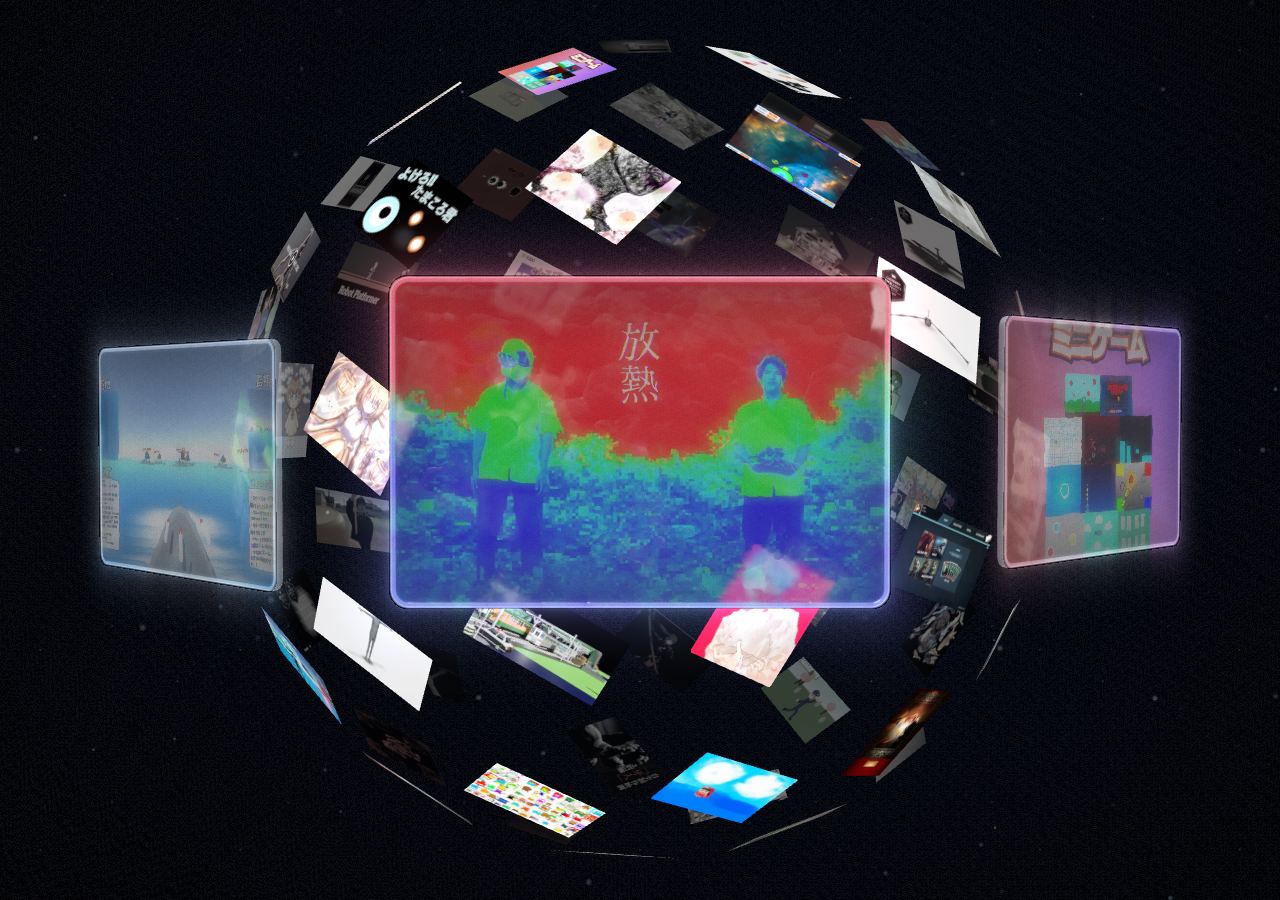
==== commit 30a50df3: "スマホでもガラス3枚（PC と同じ見え方に） Co-Authored-By: Claude Fable 5.1 <noreply@anthropic.com>" ====
--- a/students.html
+++ b/students.html
@@ -16,7 +16,7 @@
     (function () { var b = 'dark'; try { var v = new URLSearchParams(location.search).get('bg'); v = ({ space: 'dark', navy: 'dark', grey: 'dark', white: 'pastel' })[v] || v; if (v === 'pastel' || v === 'black') b = v; } catch (e) {} var h = document.documentElement; h.dataset.bg = b; h.dataset.theme = b === 'pastel' ? 'grey' : 'navy'; })();
   </script>
   <script>document.documentElement.dataset.nohud = "";</script>
-    <script type="module" crossorigin src="./assets/works-Cra4Bfuc.js"></script>
+    <script type="module" crossorigin src="./assets/works-Biz_MePR.js"></script>
   <link rel="stylesheet" crossorigin href="./assets/works-BmET7FBL.css">
 </head>
 <body class="works-page">
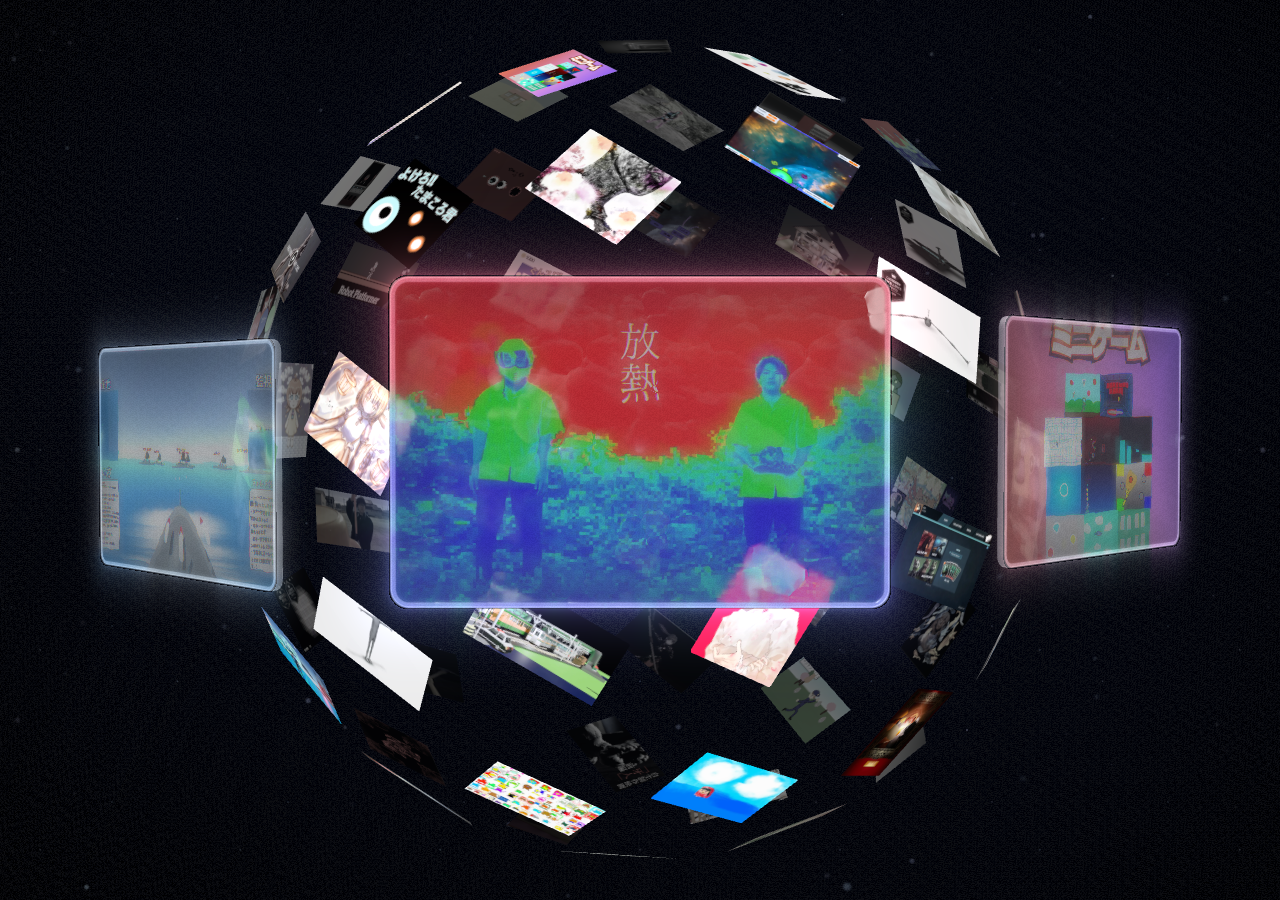
==== commit 74242311: "スマホは正面のガラスを大きく Co-Authored-By: Claude Fable 5.1 <noreply@anthropic.com>" ====
--- a/students.html
+++ b/students.html
@@ -16,7 +16,7 @@
     (function () { var b = 'dark'; try { var v = new URLSearchParams(location.search).get('bg'); v = ({ space: 'dark', navy: 'dark', grey: 'dark', white: 'pastel' })[v] || v; if (v === 'pastel' || v === 'black') b = v; } catch (e) {} var h = document.documentElement; h.dataset.bg = b; h.dataset.theme = b === 'pastel' ? 'grey' : 'navy'; })();
   </script>
   <script>document.documentElement.dataset.nohud = "";</script>
-    <script type="module" crossorigin src="./assets/works-Biz_MePR.js"></script>
+    <script type="module" crossorigin src="./assets/works-y30on96h.js"></script>
   <link rel="stylesheet" crossorigin href="./assets/works-BmET7FBL.css">
 </head>
 <body class="works-page">
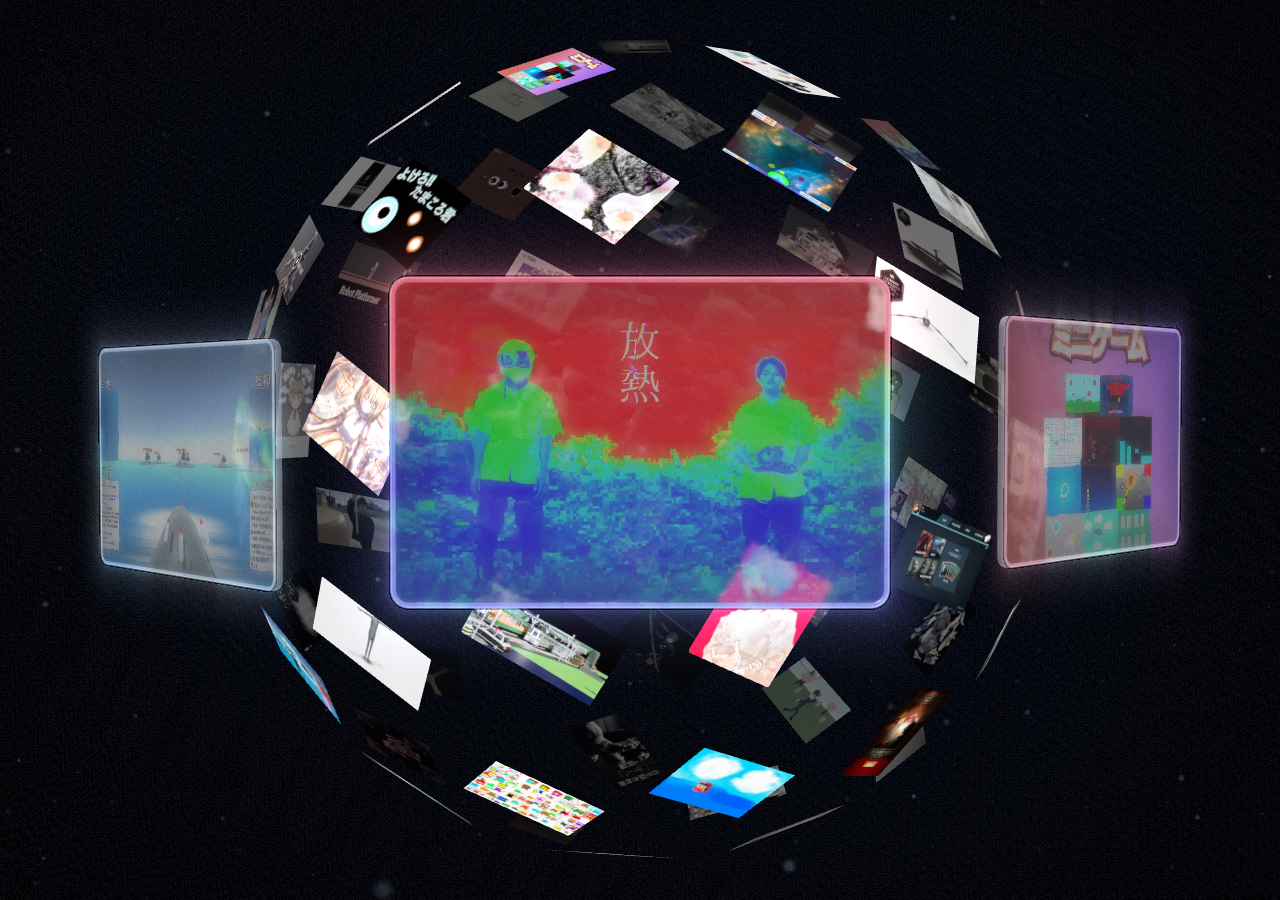
==== commit 0a683700: "読み込み中に見出しが出ないように（html に属性を持たせる） Co-Authored-By: Claude Fable 5.1 <noreply@anthropic.com>" ====
--- a/students.html
+++ b/students.html
@@ -1,5 +1,5 @@
 <!doctype html>
-<html lang="ja" data-theme="grey">
+<html lang="ja" data-theme="grey" data-notitle="" data-minui="" data-nohud="">
 <head>
   <meta charset="utf-8" />
   <meta name="viewport" content="width=device-width, initial-scale=1" />
@@ -16,7 +16,7 @@
     (function () { var b = 'dark'; try { var v = new URLSearchParams(location.search).get('bg'); v = ({ space: 'dark', navy: 'dark', grey: 'dark', white: 'pastel' })[v] || v; if (v === 'pastel' || v === 'black') b = v; } catch (e) {} var h = document.documentElement; h.dataset.bg = b; h.dataset.theme = b === 'pastel' ? 'grey' : 'navy'; })();
   </script>
   <script>document.documentElement.dataset.nohud = "";</script>
-    <script type="module" crossorigin src="./assets/works-y30on96h.js"></script>
+    <script type="module" crossorigin src="./assets/works-CqM1q0MF.js"></script>
   <link rel="stylesheet" crossorigin href="./assets/works-BmET7FBL.css">
 </head>
 <body class="works-page">
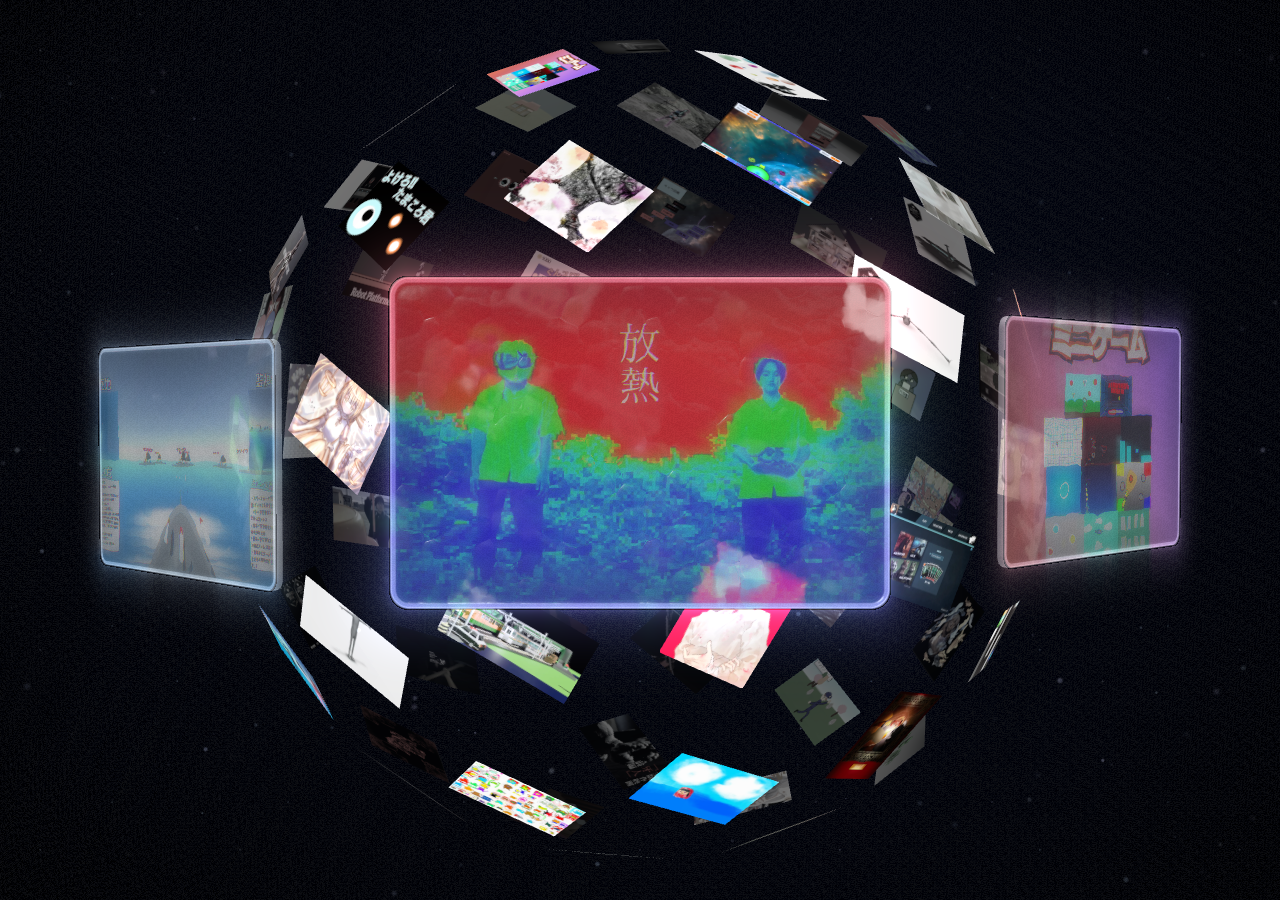
==== commit 1e60407b: "一覧から球体へ戻る手段（右上 CLOSE ✕・Esc・先頭でさらに上へ引っぱる）、「一覧で見る」のスクロールのガタつきを修正 - 一覧のときだけ右上に CLOSE ✕（詳細の CLOSE と同じ見た目" ====
--- a/students.html
+++ b/students.html
@@ -16,8 +16,8 @@
     (function () { var b = 'dark'; try { var v = new URLSearchParams(location.search).get('bg'); v = ({ space: 'dark', navy: 'dark', grey: 'dark', white: 'pastel' })[v] || v; if (v === 'pastel' || v === 'black') b = v; } catch (e) {} var h = document.documentElement; h.dataset.bg = b; h.dataset.theme = b === 'pastel' ? 'grey' : 'navy'; })();
   </script>
   <script>document.documentElement.dataset.nohud = "";</script>
-    <script type="module" crossorigin src="./assets/works-CqM1q0MF.js"></script>
-  <link rel="stylesheet" crossorigin href="./assets/works-BmET7FBL.css">
+    <script type="module" crossorigin src="./assets/main-CmVUf9xu.js"></script>
+  <link rel="stylesheet" crossorigin href="./assets/main-RwUSP7GJ.css">
 </head>
 <body class="works-page">
   <header class="hdr">
@@ -68,6 +68,7 @@
         <p class="wl__src mono">出典：<a href="https://gunma-tsukurun.jp/look/" target="_blank" rel="noopener">tsukurun ポートフォリオ（gunma-tsukurun.jp/look/）</a>。実名の作者は苗字のみの表記にしています。</p>
       </div>
     </section>
+    <button class="wl__close mono" type="button" data-list-close aria-label="一覧を閉じて球体に戻る">CLOSE ✕</button>
   </main>
 
   <div class="lb" role="dialog" aria-modal="true" aria-labelledby="lb-title" hidden>
--- a/assets/main-RwUSP7GJ.css
+++ b/assets/main-RwUSP7GJ.css
@@ -0,0 +1 @@
+:root,[data-theme=navy]{--navy:#0e1620;--navy-2:#131d29;--navy-3:#1a2633;--paper:#eef1f2;--paper-dim:rgba(var(--fg-rgb), .62);--muted:#8796a6;--line:rgba(var(--fg-rgb), .12);--line-strong:rgba(var(--fg-rgb), .24);--cyan:#5ec8f2;--jelly:#5ec8f2;--accent:#ff6a3d;--on-accent:#0e1620;--ink:#0a1017;--bg-rgb:14, 22, 32;--fg-rgb:238, 241, 242;--scrim-rgb:5, 8, 12;--glow-rgb:10, 16, 23;--mat:#16233a;--mat-tex:url(../hero/workbench/mat_navy_tile.webp);--light-a:.1;--lightningcss-light: ;--lightningcss-dark:initial;color-scheme:dark}[data-theme=grey]{--navy:#a2a8ae;--navy-2:#aab0b6;--navy-3:#b3b9be;--paper:#141a2e;--paper-dim:#141a2ebd;--muted:#3f4757;--line:#141a2e29;--line-strong:#141a2e4d;--cyan:#0b5a86;--jelly:#5ec8f2;--accent:#ff6a3d;--on-accent:#141a2e;--ink:#0a1017;--bg-rgb:162, 168, 174;--fg-rgb:20, 26, 46;--scrim-rgb:214, 218, 222;--glow-rgb:255, 255, 255;--mat:#9ea4aa;--mat-tex:url(../hero/workbench/mat_grey_tile.webp);--light-a:.22;--lightningcss-light:initial;--lightningcss-dark: ;color-scheme:light}:root{--mat-size:760px;--f-en:"Space Grotesk", system-ui, sans-serif;--f-jp:"Zen Kaku Gothic New", "Hiragino Sans", system-ui, sans-serif;--f-mono:"JetBrains Mono", ui-monospace, monospace;--gutter:clamp(16px, 3.2vw, 48px);--ease:cubic-bezier(.22, 1, .36, 1);--ease-io:cubic-bezier(.65, 0, .35, 1)}*,:before,:after{box-sizing:border-box}html{-webkit-text-size-adjust:100%}html.lenis,html.lenis body{height:auto}.lenis.lenis-smooth{scroll-behavior:auto!important}body{background:var(--navy) var(--mat-tex) 0 0 / var(--mat-size) repeat;color:var(--paper);font-family:var(--f-jp);font-feature-settings:"palt";-webkit-font-smoothing:antialiased;margin:0;overflow-x:hidden}a{color:inherit;text-decoration:none}button{font:inherit;color:inherit;cursor:pointer;background:0 0;border:0;padding:0}.mono{font-family:var(--f-mono);letter-spacing:.08em;text-transform:uppercase;font-size:11px;font-weight:400}.sr-only{clip:rect(0 0 0 0);white-space:nowrap;width:1px;height:1px;position:absolute;overflow:hidden}::selection{background:var(--jelly);color:#0e1620}@media (hover:hover) and (pointer:fine){html.has-cursor,html.has-cursor *{cursor:none!important}}.loader{z-index:100;background:var(--navy) var(--mat-tex) 0 0 / var(--mat-size) repeat;transition:opacity .9s var(--ease), visibility 0s .9s;place-items:center;display:grid;position:fixed;inset:0}body:not(.is-loading) .loader{opacity:0;visibility:hidden;pointer-events:none}.loader__logo{width:min(340px,64vw);color:var(--cyan);display:grid}.loader__logo svg{grid-area:1/1}.loader__logo .ghost{color:rgba(var(--fg-rgb), .08)}.loader__logo .ghost path{stroke-dasharray:none!important;stroke-dashoffset:0!important}.loader__logo svg{width:100%;height:auto;display:block;overflow:visible}.loader__logo path{stroke-dasharray:var(--len);stroke-dashoffset:calc(var(--len) * (1 - var(--p,0)));transition:stroke-dashoffset .4s var(--ease)}.loader__meta{left:var(--gutter);right:var(--gutter);bottom:var(--gutter);color:var(--muted);justify-content:space-between;display:flex;position:absolute}.loader__pct{color:var(--paper);font-variant-numeric:tabular-nums}.cursor{z-index:90;pointer-events:none;mix-blend-mode:normal;position:fixed;top:0;left:0}.cursor__ring{border:1px solid rgba(var(--fg-rgb), .7);width:44px;height:44px;transition:width .5s var(--ease), height .5s var(--ease), margin .5s var(--ease), background-color .4s, border-color .4s;border-radius:50%;place-items:center;margin:-22px 0 0 -22px;display:grid;position:absolute}.cursor__swatch{background:var(--sw,var(--cyan));width:8px;height:8px;transition:background-color .4s, transform .5s var(--ease);box-shadow:0 0 12px var(--sw,var(--cyan));border-radius:50%}.cursor__label{white-space:nowrap;color:var(--paper);opacity:0;transition:opacity .3s, transform .4s var(--ease);position:absolute;top:-6px;left:30px;transform:translate(-6px)}.cursor.is-hover .cursor__ring{background:var(--paper);border-color:var(--paper);width:84px;height:84px;margin:-42px 0 0 -42px}.cursor.is-hover .cursor__swatch{transform:scale(0)}.cursor.is-hover .cursor__label{opacity:1;text-align:center;width:80px;color:var(--navy);font-weight:500;top:-7px;left:-40px;transform:translate(0)}.cursor.is-mat .cursor__label{opacity:.85;font-size:10px;transform:translate(0)}.cursor.is-hidden{opacity:0}.cursor.is-down .cursor__ring{width:30px;height:30px;margin:-15px 0 0 -15px}@media (hover:none),(pointer:coarse){.cursor{display:none}}.hdr{z-index:50;padding:18px var(--gutter);transition:transform .6s var(--ease), background-color .4s;justify-content:space-between;align-items:center;display:flex;position:fixed;inset:0 0 auto}.hdr.is-hidden{transform:translateY(-110%)}.hdr:focus-within{transform:none}:where(a,button,[tabindex]):focus-visible{outline:2px solid var(--cyan);outline-offset:4px;border-radius:4px}.hdr.is-solid{background:rgba(var(--bg-rgb), .78);-webkit-backdrop-filter:blur(14px)saturate(1.2);border-bottom:1px solid var(--line)}.hdr__logo{width:112px;color:var(--paper);display:block}.hdr__logo svg{width:100%;height:auto;display:block}.hdr__nav{font-family:var(--f-en);gap:clamp(14px,2vw,32px);font-size:14px;font-weight:500;display:flex}.hdr__nav a{color:var(--paper-dim);padding:6px 0;transition:color .3s;position:relative}.hdr__nav a:after{content:"";transform-origin:100%;height:1px;transition:transform .5s var(--ease);background:currentColor;position:absolute;bottom:0;left:0;right:0;transform:scaleX(0)}.hdr__nav a:hover,.hdr__nav a.is-active{color:var(--paper)}.hdr__nav a:hover:after,.hdr__nav a.is-active:after{transform-origin:0;transform:scaleX(1)}.hdr__right{align-items:center;gap:18px;display:flex}.lang{color:var(--muted);gap:6px;display:flex}.lang .is-on{color:var(--paper)}.hdr__menu{width:40px;height:40px;display:none;position:relative}.hdr__menu span{background:var(--paper);height:1.5px;position:absolute;left:10px;right:10px}.hdr__menu span:first-child{top:16px}.hdr__menu span:last-child{top:23px}.btn{--bh:40px;height:var(--bh);letter-spacing:.04em;isolation:isolate;border-radius:999px;align-items:center;gap:10px;padding:0 18px;font-size:13px;font-weight:700;display:inline-flex;position:relative;overflow:hidden}.btn--accent{background:var(--accent);color:var(--on-accent)}.btn:before{content:"";background:var(--paper);border-radius:inherit;transition:transform .5s var(--ease);z-index:-1;position:absolute;inset:0;transform:translateY(101%)}.btn:hover:before{transform:translateY(0)}.btn:hover{color:var(--navy)}.btn__arrow{font-style:normal;font-family:var(--f-en);transition:transform .5s var(--ease)}.btn:hover .btn__arrow{transform:translate(4px)}.btn--big{--bh:clamp(64px, 8vw, 96px);gap:18px;padding:0 clamp(28px,3.4vw,48px);font-size:clamp(18px,1.8vw,24px)}.gl{width:100%;height:100%;display:block;position:fixed;inset:0}.gl--hero{z-index:0;touch-action:pan-y}.intro-video{z-index:0;object-fit:cover;pointer-events:none;opacity:0;transition:opacity .5s var(--ease);background:#000}.intro-video.is-on{opacity:1;transition:none}.intro-skip{right:var(--gutter);bottom:var(--gutter);z-index:60;color:var(--paper-dim);opacity:0;pointer-events:none;padding:10px 0;transition:opacity .4s;position:fixed}.intro-skip.is-on{opacity:1;pointer-events:auto}body.is-intro .hero .hud,body.is-intro .hero__copy,body.is-intro .matbar,body.is-intro .scrollcue,body.is-intro .hdr,body.is-intro .paintzone{pointer-events:none;opacity:0!important}.hero-poster{z-index:0;object-fit:contain;background:#070b10;display:none}.static-experience .hero-poster{height:100svh;position:absolute}.static-experience .journey{background:var(--navy)}.static-experience .hero-poster{display:block}.static-experience #hero-gl,.static-experience .map-layer{display:none!important}.static-experience .hero{height:100svh}.static-experience .journey{height:auto;padding:120px var(--gutter) 96px}.static-experience .journey__sticky,.static-experience .steps{pointer-events:auto;width:auto;height:auto;position:static}.static-experience .step,.static-experience .step>*{position:static;opacity:1!important;visibility:visible!important;transform:none!important}.static-experience .step{margin-block:56px}.static-experience .journey .hud,.static-experience .geo,.static-experience .journey__bar{display:none}.static-experience .credit{display:block;position:static}.map-layer{z-index:1;opacity:0;visibility:hidden;pointer-events:none;position:fixed;inset:0}.map-layer:after{content:"";z-index:1;pointer-events:none;background:radial-gradient(70% 60% at 0% 100%, rgba(var(--bg-rgb), .82), rgba(var(--bg-rgb), 0) 70%), linear-gradient(rgba(var(--bg-rgb), .55), rgba(var(--bg-rgb), 0) 18%);position:absolute;inset:0}.map-layer .gl--map{position:absolute}.hero{z-index:2;pointer-events:none;height:140vh;position:relative}.hero__sticky{height:100svh;position:sticky;top:0}.hero__sticky:before{content:"";pointer-events:none;background:linear-gradient(rgba(var(--scrim-rgb), .72), rgba(var(--scrim-rgb), 0) 22%), linear-gradient(0deg, rgba(var(--scrim-rgb), .85), rgba(var(--scrim-rgb), 0) 38%);transition:opacity .6s;position:absolute;inset:0}body.is-intro .hero__sticky:before{opacity:0}.hero__sticky>*{pointer-events:auto}.hud{color:var(--paper-dim);flex-direction:column;gap:10px;display:flex;position:absolute}.hud--tl{left:var(--gutter);top:96px}.hud__idx{color:var(--paper)}.hud__hint{text-transform:none;letter-spacing:.02em;font-family:var(--f-jp);align-items:center;gap:8px;font-size:12px;display:inline-flex}.dot{background:var(--accent);border-radius:50%;width:6px;height:6px;animation:2s infinite pulse;box-shadow:0 0 #ff6a3d99}@keyframes pulse{70%{box-shadow:0 0 0 10px #ff6a3d00}to{box-shadow:0 0 #ff6a3d00}}.hero__copy{left:var(--gutter);bottom:var(--gutter);position:absolute}.hero__lead .split{white-space:nowrap}.hero__kicker{color:var(--muted);margin:0 0 14px}.hero__lead{letter-spacing:.02em;margin:0;font-size:clamp(22px,2.6vw,40px);font-weight:700;line-height:1.35}.hero__lead .split{display:block;overflow:hidden}.hero__lead .split>span{display:inline-block}.matbar{right:var(--gutter);bottom:var(--gutter);text-align:right;width:220px;position:absolute}.matbar__head{color:var(--muted);border-bottom:1px solid var(--line-strong);justify-content:space-between;padding-bottom:10px;display:flex}.matbar__count b{color:var(--paper);font-weight:500}.matbar__name{font-family:var(--f-en);letter-spacing:-.03em;justify-content:space-between;align-items:baseline;margin-top:12px;font-size:34px;font-weight:500;line-height:1;display:flex;overflow:hidden}.matbar__name small{font-family:var(--f-jp);color:var(--paper-dim);letter-spacing:.06em;font-size:12px;font-weight:500}.matbar__name span{display:inline-block}.matbar__dots{justify-content:flex-end;gap:6px;margin:14px -6px 0 0;padding:0;list-style:none;display:flex}.matbar__dots li{position:relative}.matbar__dots button{width:30px;height:28px;display:block;position:relative}.matbar__dots button:before{content:"";background:var(--line-strong);height:3px;transition:background-color .4s, left .5s var(--ease), right .5s var(--ease);border-radius:2px;margin-top:-1.5px;position:absolute;top:50%;left:6px;right:6px}.matbar__dots button:hover:before{background:rgba(var(--fg-rgb), .75)}.matbar__dots li.is-seen button:before{background:rgba(var(--fg-rgb), .55)}.matbar__dots li.is-on button:before{background:var(--c,var(--cyan));left:1px;right:1px}.savebtn{border:1px solid var(--line-strong);height:34px;color:var(--paper);border-radius:999px;align-items:center;gap:10px;margin-top:14px;padding:0 14px;transition:border-color .3s,background-color .3s;display:inline-flex;position:relative;overflow:hidden}.savebtn:hover{border-color:var(--paper);background:rgba(var(--fg-rgb), .08)}.savebtn i{font-style:normal}.savebtn__b{transition:transform .5s var(--ease);align-items:center;display:flex;position:absolute;top:0;bottom:0;left:14px;transform:translateY(150%)}.savebtn__a{transition:transform .5s var(--ease)}.savebtn.is-done .savebtn__a{transform:translateY(-150%)}.savebtn.is-done .savebtn__b{transform:translateY(0)}.scrollcue{left:50%;bottom:var(--gutter);color:var(--muted);flex-direction:column;align-items:center;gap:10px;display:flex;position:absolute;transform:translate(-50%)}.scrollcue i{background:linear-gradient(var(--paper), transparent);transform-origin:top;width:1px;height:46px;animation:cue 2.2s var(--ease-io) infinite}@keyframes cue{0%{transform:scaleY(0)}50%{transform-origin:top;transform:scaleY(1)}51%{transform-origin:bottom}to{transform-origin:bottom;transform:scaleY(0)}}.paintzone{display:none}@media (pointer:coarse){.paintzone{touch-action:none;-webkit-user-select:none;user-select:none;-webkit-touch-callout:none;height:37%;display:block;position:absolute;top:21%;left:10px;right:10px}.paintzone i{border:0 solid rgba(var(--fg-rgb), .45);width:14px;height:14px;position:absolute}.paintzone i:first-child{border-width:1px 0 0 1px;top:0;left:0}.paintzone i:nth-child(2){border-width:1px 1px 0 0;top:0;right:0}.paintzone i:nth-child(3){border-width:0 0 1px 1px;bottom:0;left:0}.paintzone i:nth-child(4){border-width:0 1px 1px 0;bottom:0;right:0}.paintzone__label{color:var(--muted);font-size:9px;transition:opacity .6s;position:absolute;top:-20px;left:0}.paintzone.is-used .paintzone__label{opacity:0}}.hero .hud,.hero__copy,.matbar,.scrollcue{text-shadow:0 1px 18px rgba(var(--glow-rgb), .35)}body.is-light-layer .hdr{color:var(--ink)}.journey{z-index:2;height:640vh;position:relative}.journey__sticky{pointer-events:none;height:100svh;position:sticky;top:0}.geo{right:var(--gutter);text-align:right;color:var(--paper-dim);font-variant-numeric:tabular-nums;gap:6px;display:grid;position:absolute;top:96px}.geo span{color:var(--muted);margin-right:10px}.geo b{color:var(--paper);font-weight:400}.steps{left:var(--gutter);bottom:calc(var(--gutter) + 36px);width:min(640px, calc(100vw - 2 * var(--gutter)));height:40vh;position:absolute}.nw{white-space:nowrap;display:inline-block}.step__h{text-shadow:0 2px 30px rgba(var(--glow-rgb), .6)}.step{opacity:0;visibility:hidden;position:absolute;inset:auto 0 0}.step__k{color:var(--cyan);margin:0 0 16px}.step__h{letter-spacing:.01em;margin:0;font-size:clamp(30px,4.2vw,64px);font-weight:900;line-height:1.18}.step__p{color:var(--paper-dim);margin:18px 0 0;font-size:15px;line-height:1.9}.step__list{color:var(--paper);grid-template-columns:repeat(2,minmax(0,1fr));gap:8px 24px;margin:22px 0 0;padding:0;list-style:none;display:grid}.step__list li{border-top:1px solid var(--line);justify-content:space-between;padding-top:8px;display:flex}.step__list span{font-family:var(--f-jp);text-transform:none;letter-spacing:.02em;color:var(--muted)}.journey__bar{left:var(--gutter);right:var(--gutter);bottom:var(--gutter);background:var(--line);height:1px;position:absolute}.journey__bar i{background:var(--cyan);transform-origin:0;transform:scaleX(var(--p,0));position:absolute;inset:0}.credit{right:var(--gutter);bottom:calc(var(--gutter) + 12px);color:var(--muted);text-transform:none;letter-spacing:.02em;font-size:9px;position:absolute}main>.sec,main>.ftr{z-index:3;background:var(--navy) var(--mat-tex) 0 0 / var(--mat-size) repeat;position:relative}.sec{padding:clamp(96px, 14vw, 200px) var(--gutter);border-top:1px solid var(--line)}.sec__idx{color:var(--muted)}.sec__head{gap:var(--gutter);grid-template-columns:1fr 2fr;align-items:start;margin-bottom:clamp(48px,7vw,110px);display:grid}.sec__title{letter-spacing:.005em;margin:0;font-size:clamp(34px,5.4vw,88px);font-weight:900;line-height:1.12}.about__statement{letter-spacing:.005em;margin:clamp(28px,4vw,60px) 0 0;font-size:clamp(32px,5.6vw,96px);font-weight:900;line-height:1.16}.about__statement .line{padding-bottom:.04em;display:block;overflow:hidden}.about__statement .line>span{display:inline-block}.about__body{width:min(640px,100%);color:var(--paper-dim);margin:clamp(40px,6vw,96px) 0 0 auto;font-size:clamp(15px,1.15vw,17px);line-height:2.1}.about__body p{margin:0 0 1.2em}.values{border-top:1px solid var(--line-strong);grid-template-columns:repeat(3,1fr);margin:clamp(72px,10vw,160px) 0 0;padding:0;list-style:none;display:grid}.value{grid-template-rows:auto auto 1fr;grid-template-columns:auto 1fr;gap:0 16px;padding:28px 28px 48px 0;display:grid;position:relative}.value+.value{border-left:1px solid var(--line);padding-left:28px}.value__n{color:var(--cyan)}.value__en{color:var(--muted);justify-self:end}.value__jp{grid-column:1/-1;margin:64px 0 16px;font-size:clamp(44px,5.2vw,84px);font-weight:900;line-height:1;transition:color .4s}.value p{color:var(--paper-dim);grid-column:1/-1;max-width:30ch;margin:0;font-size:14px;line-height:1.9}.value:hover .value__jp{color:var(--cyan)}.fields{border-top:1px solid var(--line-strong);margin:0;padding:0;list-style:none}.field{border-bottom:1px solid var(--line);grid-template-columns:60px minmax(0,1.3fr) minmax(0,1fr) minmax(0,.9fr);align-items:baseline;gap:16px;padding:clamp(18px,2.4vw,30px) 0;display:grid;position:relative;overflow:hidden}.field:before{content:"";background:var(--paper);transform-origin:bottom;transition:transform .6s var(--ease);z-index:-1;position:absolute;inset:0;transform:scaleY(0)}.field{isolation:isolate;transition:color .4s, padding .6s var(--ease)}.field:hover{color:var(--navy);padding-left:16px}.field:hover:before{transform:scaleY(1)}.field__n{color:var(--muted)}.field__en{font-family:var(--f-en);letter-spacing:-.045em;font-size:clamp(40px,6.4vw,108px);font-weight:500;line-height:.95}.field__jp{font-size:clamp(14px,1.2vw,18px);font-weight:700}.field__tool{color:var(--muted);justify-self:end}.field__link{color:var(--paper);border-bottom:1px solid var(--line-strong);z-index:1;padding-bottom:2px;transition:color .3s,border-color .3s;position:relative}.field__link:hover{color:var(--cyan);border-color:var(--cyan)}.field:hover .field__link{color:var(--navy);border-color:rgba(var(--bg-rgb), .4)}.field:hover .field__n,.field:hover .field__tool{color:rgba(var(--bg-rgb), .6)}.note{color:var(--muted);text-transform:none;letter-spacing:.02em;margin-top:24px;font-size:10px}.peek{z-index:40;pointer-events:none;opacity:0;width:360px;transition:opacity .35s var(--ease), transform .6s var(--ease);position:fixed;top:0;left:0;transform:translate(-50%,-50%)scale(.6)rotate(-4deg)}.peek.is-on{opacity:1;transform:translate(-50%,-50%)scale(1)rotate(0)}.peek img{clip-path:inset(0 round 14px);border-radius:14px;width:100%;height:auto;display:block;box-shadow:0 30px 80px #050a108c}.peek__cap{color:var(--paper-dim);position:absolute;bottom:-22px;left:14px}@media (hover:none),(width<=720px){.peek{display:none}}.gear{overflow:hidden}.marquee{margin:0 calc(-1 * var(--gutter)) clamp(48px, 6vw, 96px);border-block:1px solid var(--line);padding:18px 0;overflow:hidden}.marquee__track{width:max-content;font-family:var(--f-en);letter-spacing:-.045em;white-space:nowrap;align-items:center;gap:40px;font-size:clamp(40px,7vw,120px);font-weight:500;animation:38s linear infinite marquee;display:flex}.marquee__track i{color:var(--cyan);font-size:.5em;font-style:normal}@keyframes marquee{to{transform:translate(-50%)}}.gearlist{background:var(--line);border:1px solid var(--line);grid-template-columns:repeat(5,1fr);gap:1px;margin:0;padding:0;list-style:none;display:grid}.gearlist li{background:rgba(var(--bg-rgb), .86);align-content:start;gap:10px;min-height:220px;padding:24px 22px 56px;transition:background-color .4s;display:grid}.gearlist li:hover{background:rgba(var(--bg-rgb), .6)}.gearlist span{color:var(--cyan);margin-bottom:64px}.gearlist b{font-size:clamp(17px,1.4vw,21px)}.gearlist small{color:var(--muted);font-size:13px}.cards{grid-template-columns:repeat(5,1fr);gap:16px;display:grid}.card--works{background:linear-gradient(160deg,#5ec8f229,#5ec8f200 60%);border-color:#5ec8f280}.card{border:1px solid var(--line-strong);isolation:isolate;min-height:340px;transition:border-color .4s, transform .6s var(--ease);border-radius:18px;flex-direction:column;gap:14px;padding:24px;display:flex;position:relative;overflow:hidden}.card:before{content:"";z-index:-1;background:radial-gradient(120% 80% at var(--mx,50%) var(--my,0%), #5ec8f22e, transparent 60%);opacity:0;transition:opacity .5s;position:absolute;inset:0}.card:hover{border-color:var(--cyan);transform:translateY(-4px)}.card:hover:before{opacity:1}.card__tag{color:var(--cyan)}.card h3{margin:auto 0 0;font-size:clamp(20px,1.7vw,26px);font-weight:700;line-height:1.35}.card p{color:var(--paper-dim);margin:0;font-size:14px;line-height:1.8}.card__state{color:var(--paper);border-top:1px solid var(--line);align-items:center;gap:8px;padding-top:14px;display:inline-flex}.card__state i{background:var(--accent);border-radius:50%;width:6px;height:6px}.access__grid{gap:var(--gutter);grid-template-columns:1.1fr 1fr;align-items:end;margin-top:clamp(40px,6vw,80px);display:grid}.price__label{color:var(--muted)}.price__num{font-family:var(--f-en);letter-spacing:-.06em;color:var(--paper);margin:24px 0 32px -.04em;font-size:clamp(140px,24vw,380px);font-weight:500;line-height:.8;display:block}.price p{max-width:34ch;color:var(--paper-dim);margin:0;line-height:1.9}.facts{border-top:1px solid var(--line-strong);margin:0}.facts>div{border-bottom:1px solid var(--line);grid-template-columns:120px 1fr;gap:16px;padding:18px 0;display:grid}.facts dt{color:var(--muted);padding-top:4px}.facts dd{margin:0;font-size:15px;line-height:1.8}.ftr{padding:clamp(96px, 14vw, 220px) var(--gutter) var(--gutter);border-top:1px solid var(--line);overflow:hidden}.ftr__invite{flex-direction:column;gap:18px;margin:0 0 clamp(32px,4vw,56px);display:flex}.ftr__q{letter-spacing:-.01em;font-size:clamp(64px,13vw,220px);font-weight:900;line-height:1}.ftr__note{color:var(--muted);text-transform:none;letter-spacing:.04em;font-family:var(--f-jp);font-size:13px}.ftr__logo{margin:clamp(96px, 14vw, 200px) 0 var(--gutter);color:var(--cyan)}.ftr__logo svg{width:100%;height:auto;display:block;overflow:visible}.ftr__bottom{color:var(--muted);border-top:1px solid var(--line);flex-wrap:wrap;justify-content:space-between;gap:16px;padding-top:18px;display:flex}.ftr__bottom a:hover{color:var(--paper)}[data-reveal]{opacity:0;transform:translateY(24px)}@media (width>=721px){.hint-sp{display:none}}@media (width<=1024px){.hdr__nav,.lang{display:none}.hdr__menu{z-index:2;display:block}.hdr__menu span{transition:transform .4s var(--ease)}.hdr.is-menu .hdr__menu span:first-child{transform:translateY(3.5px)rotate(45deg)}.hdr.is-menu .hdr__menu span:last-child{transform:translateY(-3.5px)rotate(-45deg)}.hdr__nav.is-open{z-index:1;width:100vw;height:100svh;padding:0 var(--gutter);background:var(--navy);letter-spacing:-.03em;flex-direction:column;justify-content:center;gap:4px;font-size:clamp(36px,10vw,56px);display:flex;position:fixed;top:0;left:0}.hdr__nav.is-open a{color:var(--paper);padding:6px 0}.hdr__logo{z-index:2;position:relative}.cards,.gearlist{grid-template-columns:repeat(2,1fr)}.gearlist li:last-child{grid-column:1/-1}}@media (width<=720px){.hdr{padding:14px var(--gutter)}.hdr .btn--accent{display:none}.hud--tl{top:76px}.hero__copy{bottom:236px}.hint-pc{display:none}.matbar{left:var(--gutter);right:var(--gutter);width:auto;bottom:64px}.matbar__name{font-size:26px}.scrollcue{display:none}.geo{top:auto;bottom:calc(var(--gutter) + 20px);right:var(--gutter)}.steps{height:auto;top:120px;bottom:auto}.step{inset:0 0 auto}.credit{left:var(--gutter);right:var(--gutter);white-space:normal;font-size:8px;bottom:8px}.geo{transition:opacity .4s}.journey.is-arrival .geo{opacity:0}.sec__head,.values{grid-template-columns:1fr}.value+.value{border-left:0;border-top:1px solid var(--line);padding-left:0}.value__jp{margin-top:32px}.field{grid-template-columns:32px 1fr}.field__jp{grid-column:2}.field__tool{grid-column:2;justify-self:start}.cards{grid-template-columns:1fr}.card{min-height:240px}.access__grid{grid-template-columns:1fr}.facts>div{grid-template-columns:90px 1fr}.pc{display:none}}@media (prefers-reduced-motion:reduce){.marquee__track,.scrollcue i,.dot{animation:none}}body:before{content:"";z-index:4;pointer-events:none;background:linear-gradient(118deg, rgba(255, 246, 228, var(--light-a)) 0%, #fff6e400 42%), repeating-linear-gradient(118deg, #0000 0 120px, rgba(0, 0, 0, calc(var(--light-a) * .35)) 150px 210px, #0000 240px 300px);filter:blur(18px);mix-blend-mode:soft-light;transition:opacity .6s;position:fixed;inset:-10%}body.is-loading:before{opacity:0}[data-theme=grey] .theme-navy,[data-theme=navy] .theme-grey{display:none!important}body.is-swapping #hero-gl{filter:blur(6px)saturate(.6);transition:filter .4s}.matswitch{border:1px solid var(--line-strong);height:34px;color:var(--paper);border-radius:999px;align-items:center;gap:8px;padding:0 12px 0 8px;transition:border-color .3s,background-color .3s;display:inline-flex}.matswitch:hover{border-color:var(--paper)}.matswitch__k{color:var(--muted)}.matswitch__chip{width:18px;height:18px;transition:transform .6s var(--ease);background:linear-gradient(135deg,#a2a8ae 0 50%,#16233a 50% 100%);border-radius:50%;box-shadow:inset 0 0 0 1px #ffffff80,0 1px 3px #0000004d}[data-theme=navy] .matswitch__chip{transform:rotate(180deg)}.cursor__stylus{pointer-events:none;opacity:0;transform-origin:4.4% 95.7%;width:150px;height:150px;transform:translate(-4.4%, -95.7%) rotate(var(--tilt,0deg)) scale(.9);transition:opacity .25s, transform .35s var(--ease);position:absolute;top:0;left:0}.cursor__stylus img{filter:drop-shadow(10px 14px 9px #0a101752);width:100%;height:100%;transition:filter .2s;display:block}.cursor.is-mat .cursor__ring{opacity:0;transform:scale(.4)}.cursor.is-mat .cursor__stylus{opacity:1;transform:translate(-4.4%, -95.7%) rotate(var(--tilt,0deg)) scale(1)}.cursor.is-mat.is-down .cursor__stylus{transform:translate(-4.4%, -95.7%) translate(-2px, 3px) rotate(calc(var(--tilt,0deg) - 3deg)) scale(.98)}.cursor.is-mat.is-down .cursor__stylus img{filter:drop-shadow(3px 4px 3px #0a101761)}.cursor.is-mat .cursor__label{top:10px;left:26px}.cursor__ring{transition:width .5s var(--ease), height .5s var(--ease), margin .5s var(--ease), background-color .4s, border-color .4s, opacity .25s, transform .35s var(--ease)}.hero__lead{letter-spacing:.01em;font-size:clamp(30px,4.2vw,64px);font-weight:900;line-height:1.16}.hero__sub{color:var(--paper-dim);margin:16px 0 0;font-size:clamp(13px,1.05vw,15px);line-height:1.9}[data-theme=grey] .hero__sticky:before{background:linear-gradient(rgba(var(--scrim-rgb), .55), rgba(var(--scrim-rgb), 0) 20%), linear-gradient(0deg, rgba(var(--scrim-rgb), .7), rgba(var(--scrim-rgb), 0) 34%)}.locate{align-items:center;min-height:100svh;padding-block:clamp(96px,12vw,160px);display:grid;position:relative;overflow:hidden}.locate__media{z-index:0;position:absolute;inset:-6% 0}.locate__img{object-fit:cover;object-position:70% 50%;width:100%;height:100%;display:block}.locate__media:after{content:"";background:linear-gradient(90deg, rgba(var(--bg-rgb), .55) 0%, rgba(var(--bg-rgb), 0) 46%);pointer-events:none;position:absolute;inset:0}.locate__copy{z-index:1;max-width:560px;position:relative}.locate__k{color:var(--cyan);margin:28px 0 16px}.locate__h{letter-spacing:.005em;text-shadow:0 2px 30px rgba(var(--glow-rgb), .35);margin:0;font-size:clamp(34px,4.6vw,72px);font-weight:900;line-height:1.14}.locate__p{color:var(--paper-dim);max-width:34ch;margin:22px 0 30px;font-size:15px;line-height:1.95}.locate__tag{z-index:1;color:#141a2e;-webkit-backdrop-filter:blur(14px);background:#ffffffc7;border-radius:16px;gap:4px;padding:16px 20px;font-size:13px;display:grid;position:absolute;bottom:clamp(56px,12vh,140px);right:clamp(16px,9vw,160px);box-shadow:0 18px 40px -16px #0a101773,inset 0 0 0 1px #ffffffe6}.locate__tag small{color:var(--accent);font-weight:500}.locate__tag b{font-size:19px}.locate .credit{right:var(--gutter);z-index:1;position:absolute;bottom:14px}@media (width<=720px){.locate{align-items:start;min-height:120svh;padding-top:96px}.locate__img{object-position:76% 50%}.locate__media{inset:30% 0 0}.locate__media:after{background:linear-gradient(180deg, rgba(var(--bg-rgb), 1) 0%, rgba(var(--bg-rgb), 0) 26%)}.locate__tag{left:var(--gutter);bottom:48px;right:auto}.matswitch__k{display:none}}.locate__h{font-size:clamp(30px,3.6vw,58px)}.locate__copy{max-width:min(460px,36vw)}@media (pointer:coarse){.paintzone{height:20%;top:25%}}@media (width<=720px){.locate__copy{max-width:none}.locate__img{object-position:72% 50%}}.locate{height:100svh;min-height:560px;padding-block:0}.locate__media{inset:-3% 0}.locate__img{object-position:58% 50%}@media (width<=720px){.locate{height:auto;min-height:0;padding:96px var(--gutter) 0;display:block}.locate__media{margin:28px calc(-1 * var(--gutter)) 0;aspect-ratio:1080/1350;position:relative;inset:auto}.locate__media:after{background:linear-gradient(180deg, rgba(var(--bg-rgb), .9) 0%, rgba(var(--bg-rgb), 0) 18%)}.locate__img{object-position:50% 50%}.locate__tag{justify-self:start;width:max-content;margin:-120px 0 48px;position:relative;bottom:auto;left:auto;right:auto}.locate .credit{padding-bottom:16px;display:block;position:static}.locate{flex-direction:column;display:flex}.locate__copy{order:1}.locate__media{order:2}.locate__tag{margin:-96px 0 40px var(--gutter);order:3}.locate .credit{order:4}}.matswitch[hidden]{display:none}.locate__tag small{color:#b23a12}.static-experience .hero-poster{object-fit:cover;background:var(--navy)}@media (pointer:coarse) and (aspect-ratio>=115/100){.paintzone{height:24%;top:38%}}main>.locate{z-index:3;background:var(--navy);border:0;height:220vh;min-height:0;padding:0;display:block;position:relative}.locate__sticky{height:100svh;position:sticky;top:0;overflow:hidden}.locate__gl{touch-action:pan-y;opacity:0;width:100%;height:100%;transition:opacity .6s;display:block;position:absolute;inset:0}.locate.is-liquid .locate__gl{opacity:1}.locate.is-liquid .locate__media{opacity:0}.locate__media{transition:opacity .6s;position:absolute;inset:0}.locate__media picture{width:100%;height:100%;display:block}.locate__img{object-fit:cover;object-position:50% 50%;width:100%;height:100%}.locate__media:after{display:none}.locate__copy{left:var(--gutter);z-index:2;pointer-events:none;max-width:min(440px,34vw);position:absolute;top:50%;transform:translateY(-50%)}.locate__copy .btn{pointer-events:auto}.locate__steps{left:var(--gutter);bottom:calc(var(--gutter) + 8px);z-index:2;color:var(--muted);pointer-events:none;gap:22px;margin:0;padding:0;list-style:none;display:flex;position:absolute}.locate__steps li{font-family:var(--f-jp);text-transform:none;letter-spacing:.04em;align-items:center;gap:8px;font-size:12px;transition:color .4s;display:flex}.locate__steps li span{font-family:var(--f-mono);letter-spacing:.1em;opacity:.7;font-size:9px}.locate__steps i{width:8px;height:8px;transition:background-color .4s, transform .4s var(--ease);border:1px solid;border-radius:50%}.locate__steps li.is-done{color:var(--paper-dim)}.locate__steps li.is-done i{background:currentColor}.locate__steps li.is-on{color:var(--paper)}.locate__steps li.is-on i{background:var(--jelly);border-color:var(--jelly);transform:scale(1.4)}.locate__hint{right:var(--gutter);z-index:2;color:var(--paper-dim);text-transform:none;font-family:var(--f-jp);letter-spacing:.02em;pointer-events:none;align-items:center;gap:8px;font-size:12px;transition:opacity .5s;display:flex;position:absolute;top:96px}.locate.is-arrived .locate__hint{opacity:0}.locate__tag{opacity:0;transition:opacity .5s var(--ease), transform .7s cubic-bezier(.34, 1.56, .64, 1);z-index:2;transform:translateY(16px)scale(.96)}.locate.is-arrived .locate__tag{opacity:1;transform:none}.static-experience .locate{height:100svh}.static-experience .locate__tag{opacity:1;transform:none}.static-experience .locate__steps,.static-experience .locate__hint{display:none}@media (width<=720px){main>.locate{height:320vh;padding:0;display:block}.locate__copy{top:84px;left:var(--gutter);right:var(--gutter);max-width:none;transform:none}.locate__copy .locate__p,.locate__copy .btn{display:none}.locate__h{font-size:26px}.locate__media{aspect-ratio:auto;margin:0;position:absolute;inset:0}.locate__tag{left:var(--gutter);width:max-content;margin:0;position:absolute;bottom:64px;right:auto}.locate__steps{gap:12px;bottom:20px}.locate__steps li span{display:none}.locate__hint{top:auto;bottom:150px;right:var(--gutter)}.locate .credit{right:var(--gutter);padding:0;position:absolute;bottom:4px;left:auto}}main>.locate{overflow:visible}.locate__media{pointer-events:none}.no-stylus .cursor__stylus{display:none}.no-stylus .cursor.is-mat .cursor__ring{opacity:1;width:26px;height:26px;margin:-13px 0 0 -13px;transform:none}.no-stylus .cursor.is-mat.is-down .cursor__ring{width:40px;height:40px;margin:-20px 0 0 -20px}.no-stylus .cursor.is-mat .cursor__label{top:12px;left:22px}.hero__sticky{-webkit-user-select:none;user-select:none;-webkit-touch-callout:none}.journey{height:240vh}.map-layer{background:#0d1117}.map-layer:after{background:radial-gradient(70% 60% at 0 100%,#0d1117d1,#0d111700 70%),linear-gradient(#0d11178c,#0d111700 18%)}.journey .step__h,.journey .step__p,.journey .step__k,.journey .geo,.journey .hud{--lightningcss-light: ;--lightningcss-dark:initial;color-scheme:dark}.journey__sticky{color:#eef1f2}.journey .step__p,.journey .geo{color:#eef1f2b8}.journey .geo b{color:#eef1f2}.journey .step__btn{pointer-events:auto;margin-top:24px}.journey .credit{color:#eef1f280}.static-experience .map-layer{display:none}.hero__sticky:before{opacity:var(--scrim,1)}.journey__sticky{opacity:var(--in,1)}.static-experience .journey__sticky{opacity:1}html.space[data-theme=navy]{--navy:#0d1117;--navy-2:#121821;--navy-3:#18202b;--bg-rgb:13, 17, 23;--mat:#121821}html.space{--mat-tex:radial-gradient(circle, rgba(var(--fg-rgb), .13) 1px, transparent 1.6px);--mat-size:26px 26px}html.space[data-theme=grey]{--mat-tex:radial-gradient(circle, #ffffff80 1px, transparent 1.6px)}html.space body:before{display:none}.works-page{background:radial-gradient(120% 90% at 50% 45%, rgba(var(--bg-rgb), 0) 35%, rgba(var(--scrim-rgb), .4) 100%), var(--navy) var(--mat-tex) 0 0 / var(--mat-size) repeat;height:100svh;overflow:hidden}.wk-gl{z-index:1;cursor:grab;touch-action:none;width:100%;height:100%;display:block;position:fixed;inset:0}.wk-gl:active{cursor:grabbing}.wk{z-index:2;pointer-events:none;position:fixed;inset:0}.wk>*{pointer-events:auto}.wk__title{text-align:center;margin:0;position:absolute;top:50%;left:50%;transform:translate(-50%,-50%);pointer-events:none!important}.wk__k{color:var(--cyan);text-shadow:0 1px 8px rgba(var(--glow-rgb), .9);margin-bottom:14px;display:block}.wk__h{letter-spacing:.01em;text-shadow:0 2px 10px rgba(var(--glow-rgb), .85), 0 6px 40px rgba(var(--glow-rgb), .85);font-size:clamp(34px,5vw,76px);font-weight:900;line-height:1.12;display:block}.wk__hover{text-align:center;color:var(--paper);opacity:0;text-transform:none;text-shadow:0 1px 8px rgba(var(--glow-rgb), .95), 0 2px 20px rgba(var(--glow-rgb), .85);transition:opacity .3s;position:absolute;top:calc(50% + clamp(70px,8vw,120px));left:50%;transform:translate(-50%);pointer-events:none!important}.wk__hover.is-on{opacity:1}.wk__hover b{font-family:var(--f-jp);letter-spacing:.04em;font-size:15px;font-weight:700;display:block}.wk__hover span{color:var(--paper-dim);font-size:10.5px}.wk__info{left:var(--gutter);bottom:var(--gutter);max-width:320px;position:absolute}.wk__count{color:var(--muted);margin:0 0 8px}.wk__count b{color:var(--paper);font-size:13px;font-weight:500}.wk__lead{color:var(--paper-dim);margin:0 0 8px;font-size:14px;line-height:1.8}.wk__dummy{color:var(--accent);text-transform:none;letter-spacing:.04em;margin:0;font-size:9.5px}.wk__drag{left:50%;bottom:var(--gutter);color:var(--muted);align-items:center;gap:10px;margin:0;display:flex;position:absolute;transform:translate(-50%);pointer-events:none!important}.wk__drag i{background:currentColor;width:28px;height:1px;position:relative}.wk__drag i:after{content:"";background:var(--cyan);width:5px;height:5px;animation:wkdrag 2.4s var(--ease-io) infinite;border-radius:50%;position:absolute;top:-2px;left:0}@keyframes wkdrag{50%{left:23px}}.wk__filters{right:var(--gutter);bottom:var(--gutter);flex-wrap:wrap;justify-content:flex-end;gap:6px;max-width:420px;display:flex;position:absolute}.wk__filters button{font-family:var(--f-mono);letter-spacing:.08em;text-transform:uppercase;border:1px solid var(--line-strong);background:rgba(var(--bg-rgb), .9);color:var(--paper);border-radius:999px;align-items:center;gap:7px;padding:7px 12px;font-size:10.5px;transition:background-color .3s,color .3s,border-color .3s;display:inline-flex}.wk__filters button i{background:var(--c,var(--paper));border-radius:50%;width:6px;height:6px}.wk__filters button:hover{border-color:var(--paper);color:var(--paper)}.wk__filters button[aria-pressed=true]{background:var(--paper);color:var(--navy);border-color:var(--paper)}.lb{z-index:70;padding:clamp(72px, 9vh, 110px) var(--gutter) var(--gutter);background:rgba(var(--bg-rgb), .9);-webkit-backdrop-filter:blur(18px);grid-template-columns:minmax(0,1.5fr) minmax(280px,1fr);align-items:center;gap:clamp(20px,4vw,64px);display:grid;position:fixed;inset:0}.lb[hidden]{display:none}.lb__fig{place-items:center;height:100%;min-height:0;margin:0;display:grid}.lb__fig img{border-radius:14px;max-width:100%;max-height:calc(100vh - 200px);display:block;box-shadow:0 40px 120px #0000008c}.lb__close{right:var(--gutter);color:var(--paper);padding:10px 0;position:absolute;top:24px}.wl__close{right:var(--gutter);z-index:5;color:var(--paper);text-shadow:0 1px 10px #000000b3;padding:10px 0;display:none;position:fixed;top:24px}body.view-list .wl__close{display:block}html:not([data-minui]) .wl__close{display:none!important}.lb__cat{color:var(--paper-dim);align-items:center;gap:8px;margin:0 0 14px;display:inline-flex}.lb__cat i{background:var(--c);border-radius:50%;width:7px;height:7px}.lb__title{margin:0 0 24px;font-size:clamp(28px,3.4vw,52px);font-weight:900;line-height:1.2}.lb__meta{border-top:1px solid var(--line-strong);margin:0 0 20px}.lb__meta div{border-bottom:1px solid var(--line);grid-template-columns:96px 1fr;padding:12px 0;display:grid}.lb__meta dt{color:var(--muted);padding-top:3px}.lb__meta dd{margin:0;font-size:15px}.lb__note{color:var(--paper-dim);margin:0 0 16px;font-size:15px;line-height:1.9}.lb__dummy{color:var(--accent);text-transform:none;letter-spacing:.04em;margin:0 0 28px;font-size:10px}.lb__nav{border-top:1px solid var(--line);color:var(--muted);justify-content:space-between;align-items:center;padding-top:16px;display:flex}.lb__nav button{color:var(--paper);padding:8px 0}.lb__nav button:hover{color:var(--cyan)}.lb .lb__fig,.lb .lb__body{opacity:0;transition:opacity .5s var(--ease), transform .7s var(--ease);transform:translateY(16px)}.lb.is-open .lb__fig,.lb.is-open .lb__body{opacity:1;transform:none}.lb.is-open .lb__body{transition-delay:80ms}.flip-img{z-index:80;object-fit:cover;pointer-events:none;border-radius:10px;position:fixed;box-shadow:0 30px 90px #00000080}@media (width<=860px){.lb{grid-template-columns:1fr;align-content:start;padding-top:80px;overflow-y:auto}.lb__fig img{max-height:46vh}.wk__h{font-size:30px}.wk__info{right:var(--gutter);max-width:none;bottom:104px}.wk__lead{display:none}.wk__filters{max-width:none;padding:0 var(--gutter);scrollbar-width:none;flex-wrap:nowrap;justify-content:flex-start;bottom:46px;left:0;right:0;overflow-x:auto}.wk__filters::-webkit-scrollbar{display:none}.wk__filters button{flex:none}.wk__drag{bottom:14px}.wk__hover{top:calc(50% + 74px)}}@media (prefers-reduced-motion:reduce){.wk__drag i:after{animation:none}}.wk__src{color:var(--muted);text-transform:none;letter-spacing:.04em;margin:0;font-size:9.5px}.wk__src a{color:var(--paper-dim);border-bottom:1px solid var(--line-strong)}.wk__views{left:50%;bottom:calc(var(--gutter) + 30px);background:rgba(var(--bg-rgb), .9);border:1px solid var(--line-strong);-webkit-backdrop-filter:blur(10px);z-index:4;border-radius:999px;padding:4px;display:flex;position:absolute;transform:translate(-50%)}.wk__views button{color:var(--paper-dim);border-radius:999px;align-items:baseline;gap:8px;padding:9px 18px;font-size:14px;font-weight:700;transition:background-color .3s,color .3s;display:inline-flex}.wk__views button span{color:inherit;opacity:.85;font-size:9px}.wk__views button[aria-selected=true]{background:var(--paper);color:var(--navy)}.wk__drag{bottom:12px!important}.wk__filters button span{opacity:.85}.wl{z-index:3;overscroll-behavior:contain;background:linear-gradient(rgba(var(--bg-rgb), .55), rgba(var(--bg-rgb), .55)), var(--navy) var(--mat-tex) 0 0 / var(--mat-size) repeat;-webkit-backdrop-filter:blur(16px);position:fixed;inset:0;overflow-y:auto}.wl[hidden]{display:none}.wl__inner{max-width:1320px;padding:120px var(--gutter) 200px;margin:0 auto}.wl__k{color:var(--cyan);margin:0 0 12px}.wl__h{margin:0;font-size:clamp(34px,4.4vw,64px);font-weight:900;line-height:1.1}.wl__lead{color:var(--paper-dim);max-width:60ch;margin:16px 0 0;font-size:14px;line-height:1.9}.wl__group{margin-top:clamp(48px,6vw,88px)}.wl__group[hidden]{display:none}.wl__gh{border-bottom:1px solid var(--line-strong);justify-content:space-between;align-items:baseline;gap:16px;margin-bottom:20px;padding-bottom:12px;display:flex}.wl__gh h3{font-family:var(--f-en);letter-spacing:-.02em;margin:0;font-size:clamp(22px,2.2vw,30px);font-weight:500}.wl__gh span{color:var(--muted)}.wl__grid{grid-template-columns:repeat(auto-fill,minmax(220px,1fr));gap:22px 18px;margin:0;padding:0;list-style:none;display:grid}.wl__grid li[hidden]{display:none}.wl__card{text-align:left;width:100%;color:inherit;display:block}.wl__thumb{aspect-ratio:4/3;background:var(--navy-2);border-radius:12px;position:relative;overflow:hidden}.wl__thumb img{object-fit:cover;width:100%;height:100%;transition:transform .7s var(--ease);display:block}.wl__card:hover .wl__thumb img{transform:scale(1.05)}.wl__card:focus-visible .wl__thumb{outline:2px solid var(--cyan);outline-offset:3px}.wl__award{font-family:var(--f-mono);letter-spacing:.06em;background:rgba(var(--bg-rgb), .96);color:var(--paper);border-radius:999px;padding:5px 9px;font-size:9.5px;position:absolute;top:10px;left:10px}.wl__award.is-gp{background:var(--accent);color:var(--on-accent);font-weight:600}.wl__play{font-family:var(--f-mono);background:rgba(var(--fg-rgb), .96);color:var(--navy);border-radius:999px;padding:5px 9px;font-size:9.5px;position:absolute;top:10px;right:10px}.wl__title{margin:12px 0 4px;font-size:15px;font-weight:700;line-height:1.45}.wl__meta{font-family:var(--f-mono);color:var(--muted);letter-spacing:.03em;align-items:center;gap:8px;margin:0;font-size:10.5px;display:flex}.wl__meta i{background:var(--c);border-radius:50%;flex:none;width:6px;height:6px}.wl__src{color:var(--muted);text-transform:none;letter-spacing:.03em;margin-top:64px;font-size:10px;line-height:1.9}.wl__src a{color:var(--paper-dim)}body.view-list .wk__title,body.view-list .wk__hover,body.view-list .wk__info,body.view-list .wk__drag{opacity:0;pointer-events:none!important}body.view-list .wk__filters{z-index:4}.lb__awards{flex-wrap:wrap;gap:6px;margin:0 0 14px;display:flex}.lb__awards span{font-family:var(--f-mono);letter-spacing:.05em;border:1px solid var(--line-strong);color:var(--paper);border-radius:999px;padding:5px 10px;font-size:10.5px}.lb__awards span.is-gp{background:var(--accent);border-color:var(--accent);color:var(--on-accent);font-weight:600}.lb__comment{border-bottom:1px solid var(--line);margin:0 0 18px}.lb__comment summary{cursor:pointer;color:var(--paper-dim);padding:10px 0;list-style:none}.lb__comment summary:after{content:" +"}.lb__comment[open] summary:after{content:" −"}.lb__comment p{color:var(--paper-dim);white-space:pre-line;max-height:28vh;margin:0 0 14px;font-size:13.5px;line-height:1.9;overflow:auto}.lb__links{flex-wrap:wrap;gap:8px;margin:0 0 22px;display:flex}.lb__links a,.lb__links button{border:1px solid var(--line-strong);height:36px;color:var(--paper);border-radius:999px;align-items:center;gap:8px;padding:0 14px;font-size:12.5px;font-weight:700;transition:background-color .3s,color .3s,border-color .3s;display:inline-flex}.lb__links a:hover,.lb__links button:hover{background:var(--paper);color:var(--navy);border-color:var(--paper)}.lb__links .is-primary{background:var(--accent);border-color:var(--accent);color:var(--on-accent)}.lb__body{max-height:calc(100vh - 140px);padding-right:6px;overflow-y:auto}.lb__meta dd{line-height:1.7}@media (width<=860px){.wk__views{bottom:112px}.wk__info{bottom:170px!important}.wl__inner{padding-top:96px}.wl__grid{grid-template-columns:repeat(2,minmax(0,1fr));gap:18px 12px}.wl__title{font-size:13px}.lb__body{max-height:none;overflow:visible}}body.view-list .wk:after{content:"";z-index:3;pointer-events:none;background:linear-gradient(rgba(var(--bg-rgb), 0), rgba(var(--bg-rgb), .96) 62%);height:150px;position:fixed;bottom:0;left:0;right:0}@media (width<=860px){body.view-list .wk:after{height:190px}}.wk__views button{white-space:nowrap}@media (width<=860px){.wk__views button{padding:8px 16px;font-size:13px}.wk__views button span{display:none}}@media (hover:none){.wk__hover{display:none}}html[data-bg=dark]{--navy:#020305;--bg-rgb:2, 3, 5;--scrim-rgb:0, 0, 0;--glow-rgb:2, 3, 5;--mat-tex:none}html[data-bg=black]{--navy:#000;--bg-rgb:0, 0, 0;--scrim-rgb:0, 0, 0;--glow-rgb:0, 0, 0;--mat-tex:none}html[data-bg=pastel]{--navy:#f4f3fa;--bg-rgb:244, 243, 250;--scrim-rgb:244, 243, 250;--glow-rgb:255, 255, 255;--mat-tex:none}html[data-bg] .works-page{background:var(--navy)}[data-notitle] .wk__title{display:none}[data-noui] .wk,[data-noui] .hdr,[data-noui] .cursor,[data-minui] .hdr,[data-minui] .wk__title,[data-minui] .wk__info,[data-minui] .wk__filters,[data-minui] .wk__hover,[data-nohud] .wk__views,[data-nohud] .wk__drag{display:none!important}
